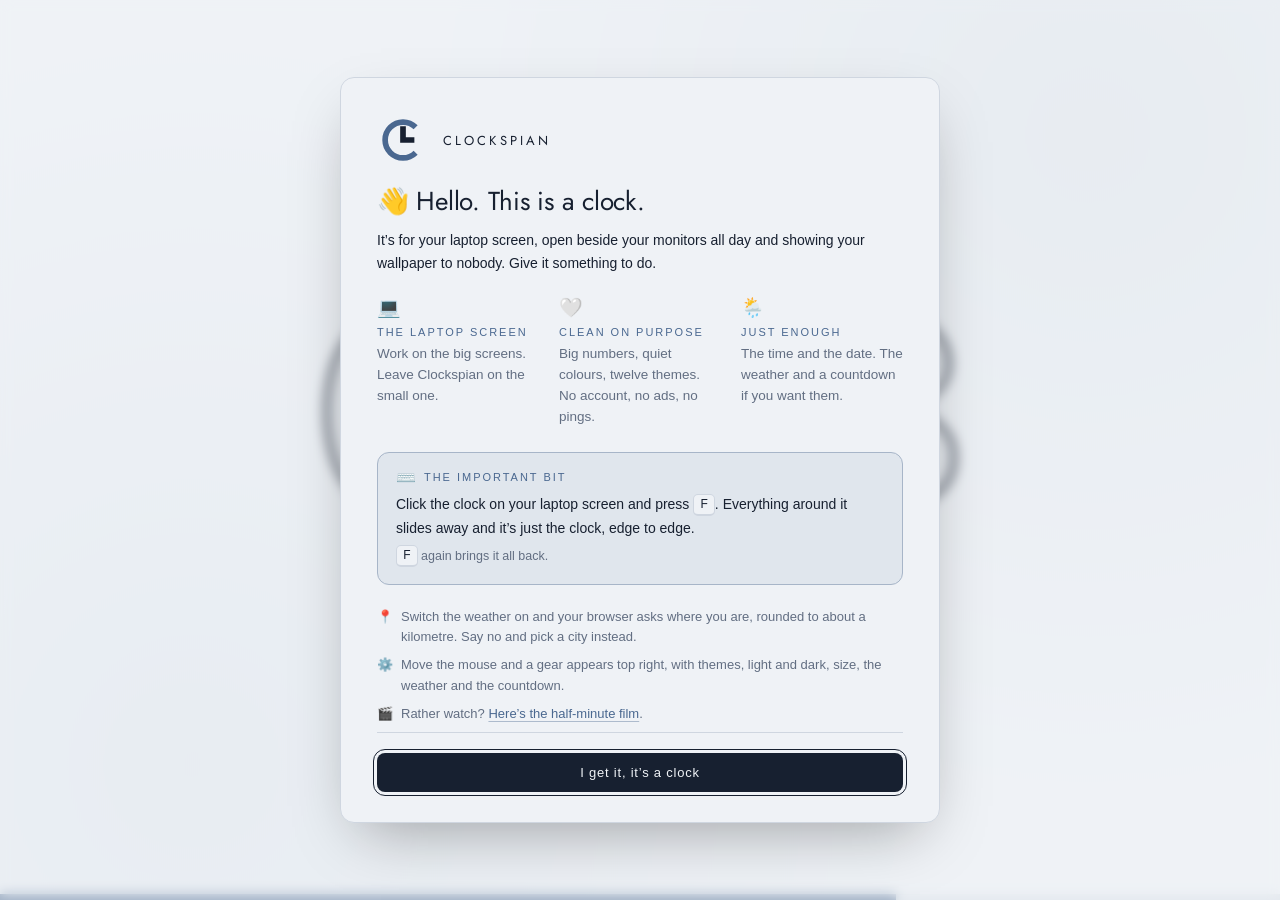
==== index.html @ efde5874 "Put the calendar above the weather, with the rest of the date and time Co-Authored-By: Claude Opus 5" ====
<!DOCTYPE html>
<html lang="en">
<head>
<meta charset="UTF-8">
<meta name="viewport" content="width=device-width, initial-scale=1">
<title>Clockspian - A clock by Caspian</title>
<meta name="color-scheme" content="light">
<link rel="icon" href="favicon.svg" type="image/svg+xml">
<!-- Installable as an app: js/settings.js keeps theme-color on the current theme's background,
     which is what the window's title bar (or its floating controls) is painted in -->
<link rel="manifest" href="manifest.webmanifest">
<link rel="apple-touch-icon" href="icons/apple-touch-icon.png">
<meta name="theme-color" content="#0e1218">
<link rel="preconnect" href="https://fonts.googleapis.com">
<link rel="preconnect" href="https://fonts.gstatic.com" crossorigin>
<link rel="stylesheet" href="css/style.css">
</head>
<body class="no-weather">
  <!-- Installed with the title bar hidden, this strip is where the window is dragged from.
       It only takes up room in that mode; see .titlebar in css/style.css. -->
  <div class="titlebar" aria-hidden="true"></div>

  <!-- The opening: js/splash.js draws the mark, brings up the name, then fades it all away.
       pathLength="1" lets each stroke draw from a dash offset of 1 down to 0. -->
  <div class="splash" id="splash" aria-hidden="true">
    <svg class="splash-mark" viewBox="0 0 64 64" fill="none" stroke-width="7">
      <path class="brand-dial" pathLength="1" d="M47.56 16.44A22 22 0 1 0 47.56 47.56"/>
      <path class="brand-hands" pathLength="1" d="M32 15V32H46"/>
    </svg>
    <span class="brand-name">Clockspian</span>
  </div>

  <div class="stage">
    <div class="center">
      <div class="time" id="time">--<span class="colon">:</span>--</div>

      <div class="date-row">
        <span id="weekday">—</span>
        <span class="dot"></span>
        <span id="date">—</span>
        <span class="dot week-part"></span>
        <span class="week-part" id="week"></span>
      </div>

      <div class="countdown" id="countdown" hidden>
        <span id="countdownLabelText"></span>
        <span class="dot"></span>
        <span class="countdown-value" id="countdownValue"></span>
      </div>

      <!-- This month, with the rest of the date and time, above the weather; js/calendar.js
           fills it. The slot opens and closes its height, so switching it on or off
           squeezes the clock smoothly. -->
      <div class="calendar-slot">
        <div class="calendar" id="calendar" aria-label="This month"></div>
      </div>

      <div class="divider"></div>

      <div class="weather" id="weather">
        <div class="glyph" id="glyph"></div>
        <div class="temp-block">
          <div class="temp" id="temp">--</div>
          <div class="unit">°C</div>
        </div>
        <div class="condition-block">
          <div class="condition" id="condition">—</div>
          <div class="place" id="place"></div>
          <div class="range">
            <span class="hi" id="hi">H --°</span>
            <span id="lo">L --°</span>
          </div>
        </div>
        <div class="stale-dot" id="staleDot" title="Showing last known reading"></div>
      </div>
    </div>

    <div class="seconds-rail"><div class="seconds-track" id="secondsTrack"></div></div>

    <button class="settings-toggle" id="settingsToggle" aria-label="Settings" aria-expanded="false">
      <!-- "settings" from Lucide (lucide.dev), ISC licence -->
      <svg viewBox="0 0 24 24" fill="none" stroke="currentColor" stroke-width="1.5" stroke-linecap="round" stroke-linejoin="round" aria-hidden="true">
        <path d="M9.671 4.136a2.34 2.34 0 0 1 4.659 0 2.34 2.34 0 0 0 3.319 1.915 2.34 2.34 0 0 1 2.33 4.033 2.34 2.34 0 0 0 0 3.831 2.34 2.34 0 0 1-2.33 4.033 2.34 2.34 0 0 0-3.319 1.915 2.34 2.34 0 0 1-4.659 0 2.34 2.34 0 0 0-3.32-1.915 2.34 2.34 0 0 1-2.33-4.033 2.34 2.34 0 0 0 0-3.831A2.34 2.34 0 0 1 6.35 6.051a2.34 2.34 0 0 0 3.319-1.915"/>
        <circle cx="12" cy="12" r="3"/>
      </svg>
    </button>
  </div>

  <button class="news" id="news" type="button">
    <!-- "sparkles" from Lucide (lucide.dev), ISC licence -->
    <svg viewBox="0 0 24 24" fill="none" stroke="currentColor" stroke-width="1.5" stroke-linecap="round" stroke-linejoin="round" aria-hidden="true">
      <path d="M11.017 2.814a1 1 0 0 1 1.966 0l1.051 5.558a2 2 0 0 0 1.594 1.594l5.558 1.051a1 1 0 0 1 0 1.966l-5.558 1.051a2 2 0 0 0-1.594 1.594l-1.051 5.558a1 1 0 0 1-1.966 0l-1.051-5.558a2 2 0 0 0-1.594-1.594l-5.558-1.051a1 1 0 0 1 0-1.966l5.558-1.051a2 2 0 0 0 1.594-1.594z"/>
      <path d="M20 2v4"/><path d="M22 4h-4"/><circle cx="4" cy="20" r="2"/>
    </svg>
    What’s new
  </button>

  <aside class="panel" id="panel" aria-label="Settings" hidden>
    <h2 class="panel-title">Display</h2>

    <section class="field">
      <span class="field-label">Light / dark
        <!-- Light, the system's choice, or dark; the knob sits behind whichever is picked -->
        <div class="mode-switch" id="modeSwitch" role="radiogroup" aria-label="Light or dark">
          <i class="mode-knob"></i>
          <!-- "sun", "monitor" and "moon" from Lucide (lucide.dev), ISC licence -->
          <button type="button" role="radio" data-mode="light" aria-label="Light" title="Light">
            <svg viewBox="0 0 24 24" fill="none" stroke="currentColor" stroke-width="2" stroke-linecap="round" stroke-linejoin="round" aria-hidden="true">
              <circle cx="12" cy="12" r="4"/><path d="M12 2v2"/><path d="M12 20v2"/><path d="m4.93 4.93 1.41 1.41"/><path d="m17.66 17.66 1.41 1.41"/><path d="M2 12h2"/><path d="M20 12h2"/><path d="m6.34 17.66-1.41 1.41"/><path d="m19.07 4.93-1.41 1.41"/>
            </svg>
          </button>
          <button type="button" role="radio" data-mode="system" aria-label="Same as your computer" title="Same as your computer">
            <svg viewBox="0 0 24 24" fill="none" stroke="currentColor" stroke-width="2" stroke-linecap="round" stroke-linejoin="round" aria-hidden="true">
              <rect width="20" height="14" x="2" y="3" rx="2"/><line x1="8" x2="16" y1="21" y2="21"/><line x1="12" x2="12" y1="17" y2="21"/>
            </svg>
          </button>
          <button type="button" role="radio" data-mode="dark" aria-label="Dark" title="Dark">
            <svg viewBox="0 0 24 24" fill="none" stroke="currentColor" stroke-width="2" stroke-linecap="round" stroke-linejoin="round" aria-hidden="true">
              <path d="M12 3a6 6 0 0 0 9 9 9 9 0 1 1-9-9Z"/>
            </svg>
          </button>
        </div>
      </span>
    </section>

    <section class="field">
      <label class="field-label" for="scaleInput">Scale <span class="field-value" id="scaleValue">100%</span></label>
      <input type="range" id="scaleInput" min="0.5" max="1.5" step="any" value="1">
    </section>

    <!-- The clock's weight, within what the theme's typeface has; double-click resets it -->
    <section class="field">
      <label class="field-label" for="weightInput">Weight <span class="field-value" id="weightValue"></span></label>
      <input type="range" id="weightInput" min="100" max="900" step="10" value="200" title="Double-click for the theme’s own weight">
      <p class="field-note" id="weightNote" hidden></p>
    </section>

    <section class="field">
      <span class="field-label">Date
        <button class="switch" id="dateSwitch" type="button" role="switch" aria-checked="true" aria-label="Date"><i></i></button>
      </span>
    </section>

    <section class="field">
      <span class="field-label">Week number
        <button class="switch" id="weekSwitch" type="button" role="switch" aria-checked="false" aria-label="Week number"><i></i></button>
      </span>
    </section>

    <section class="field">
      <span class="field-label">Calendar
        <button class="switch" id="calendarSwitch" type="button" role="switch" aria-checked="false" aria-label="Calendar"><i></i></button>
      </span>
    </section>

    <section class="field">
      <span class="field-label">Blinking colon
        <button class="switch" id="blinkSwitch" type="button" role="switch" aria-checked="true" aria-label="Blinking colon"><i></i></button>
      </span>
    </section>

    <section class="field">
      <span class="field-label">Bottom progress bar
        <button class="switch" id="barSwitch" type="button" role="switch" aria-checked="true" aria-label="Bottom progress bar"><i></i></button>
      </span>
    </section>

    <h2 class="panel-title">Theme</h2>

    <section class="field">
      <div class="choices" id="themeChoices" role="radiogroup" aria-label="Theme"></div>
    </section>

    <h2 class="panel-title">Weather
      <button class="switch" id="weatherSwitch" type="button" role="switch" aria-checked="false" aria-label="Show weather"><i></i></button>
    </h2>

    <section class="field" id="locationField" hidden>
      <div class="choices" id="locationChoices" role="radiogroup" aria-label="Weather location"></div>
      <p class="field-note" id="locationNote" aria-live="polite" hidden></p>
      <!-- Shows the chosen city; type over it to find another. js/settings.js fills the list. -->
      <div class="city-search" id="citySearch" hidden>
        <input class="text-input" id="cityInput" type="text" placeholder="Search for a city" aria-label="City" autocomplete="off" spellcheck="false" aria-controls="cityResults" aria-autocomplete="list">
        <div class="city-results" id="cityResults" role="listbox" aria-label="Matching cities" hidden></div>
      </div>
    </section>

    <h2 class="panel-title">Countdown
      <button class="switch" id="countdownSwitch" type="button" role="switch" aria-checked="false" aria-label="Show countdown"><i></i></button>
    </h2>

    <section class="field" id="countdownField">
      <input class="text-input" id="countdownName" type="text" maxlength="24" placeholder="Name it — Lunch, Christmas…" aria-label="Countdown name" autocomplete="off">
      <div class="input-row">
        <input class="text-input" id="countdownDate" type="date" aria-label="Date">
        <input class="text-input" id="countdownTime" type="time" aria-label="Time (optional)">
      </div>
      <p class="field-note" id="countdownNote" aria-live="polite" hidden></p>
      <span class="field-label">
        <span>Insane mode <span class="insane-armed" id="insaneNote" hidden>⚠️ Armed</span></span>
        <button class="switch insane-switch" id="insaneSwitch" type="button" role="switch" aria-checked="false" aria-label="Insane mode"><i></i></button>
      </span>
    </section>

    <!-- js/app.js shows this where the browser can install Clockspian as an app of its own -->
    <section class="field install-field" id="installField" hidden>
      <button class="text-button install-button" id="installButton" type="button">
        <!-- "monitor-down" from Lucide (lucide.dev), ISC licence -->
        <svg viewBox="0 0 24 24" fill="none" stroke="currentColor" stroke-width="2" stroke-linecap="round" stroke-linejoin="round" aria-hidden="true">
          <path d="M12 13V7"/><path d="m15 10-3 3-3-3"/><rect width="20" height="14" x="2" y="3" rx="2"/><path d="M12 17v4"/><path d="M8 21h8"/>
        </svg>
        Install as an app
      </button>
      <p class="field-note" id="installNote" aria-live="polite" hidden></p>
    </section>

    <!-- "What is this?" answers with the film. The written intro greets a first visit by
         itself, and after that lives behind the name in the signature below. -->
    <div class="panel-footer">
      <a class="text-button watch-link" href="/watch/" target="_blank" rel="noopener">
        <!-- "play" from Lucide (lucide.dev), ISC licence -->
        <svg viewBox="0 0 24 24" fill="currentColor" stroke="currentColor" stroke-width="2" stroke-linejoin="round" aria-hidden="true">
          <path d="M5 5a2 2 0 0 1 3.008-1.728l11.997 6.998a2 2 0 0 1 .003 3.458l-12 7A2 2 0 0 1 5 19z"/>
        </svg>
        What is this?
      </a>
    </div>
    <!-- The signature: the mark, the name and the running version. The mark is a C and an
         L: the dial, open on the right, and the hands at three o'clock. Two buttons in one
         line: the name opens the intro, like "About" in an app's menu; the version opens
         what's new in it. -->
    <div class="panel-version">
      <button class="signature-button" id="aboutButton" type="button" title="What is this?">
        <svg class="brand-mark" viewBox="0 0 64 64" fill="none" stroke-width="7" aria-hidden="true">
          <path class="brand-dial" d="M47.56 16.44A22 22 0 1 0 47.56 47.56"/>
          <path class="brand-hands" d="M32 15V32H46"/>
        </svg>
        <span class="brand-name">Clockspian</span>
      </button>
      <span class="dot" aria-hidden="true"></span>
      <button class="signature-button" id="versionButton" type="button" title="What’s new">
        <span id="versionNumber"></span>
      </button>
    </div>
  </aside>

  <dialog class="about intro" id="about" aria-labelledby="aboutTitle">
    <div class="about-body">
      <div class="dialog-brand" aria-hidden="true">
        <svg viewBox="0 0 64 64" fill="none" stroke-width="7">
          <path class="brand-dial" d="M47.56 16.44A22 22 0 1 0 47.56 47.56"/>
          <path class="brand-hands" d="M32 15V32H46"/>
        </svg>
        <span class="brand-name">Clockspian</span>
      </div>
      <h2 class="about-title" id="aboutTitle"><span aria-hidden="true">👋</span> Hello. This is a clock.</h2>
      <p class="about-lead">It’s for your laptop screen, open beside your monitors all day and showing your wallpaper to nobody. Give it something to do.</p>

      <div class="about-points">
        <div>
          <h3><span class="about-emoji" aria-hidden="true">💻</span>The laptop screen</h3>
          <p>Work on the big screens. Leave Clockspian on the small one.</p>
        </div>
        <div>
          <h3><span class="about-emoji" aria-hidden="true">🤍</span>Clean on purpose</h3>
          <p>Big numbers, quiet colours, twelve themes. No account, no ads, no pings.</p>
        </div>
        <div>
          <h3><span class="about-emoji" aria-hidden="true">🌦️</span>Just enough</h3>
          <p>The time and the date. The weather and a countdown if you want them.</p>
        </div>
      </div>

      <!-- F is js/app.js's full-screen key, the same in every browser and the installed app -->
      <div class="about-tip">
        <h3><span class="about-emoji" aria-hidden="true">⌨️</span>The important bit</h3>
        <p>Click the clock on your laptop screen and press <kbd>F</kbd>. Everything around it slides away and it’s just the clock, edge to edge.</p>
        <p class="about-small"><kbd>F</kbd> again brings it all back.</p>
      </div>

      <ul class="about-fine">
        <li><span aria-hidden="true">📍</span><span>Switch the weather on and your browser asks where you are, rounded to about a kilometre. Say no and pick a city instead.</span></li>
        <li><span aria-hidden="true">⚙️</span><span>Move the mouse and a gear appears top right, with themes, light and dark, size, the weather and the countdown.</span></li>
        <li><span aria-hidden="true">🎬</span><span>Rather watch? <a class="about-link" href="/watch/" target="_blank" rel="noopener">Here’s the half-minute film</a>.</span></li>
      </ul>
    </div>
    <div class="about-footer">
      <button class="about-close" id="aboutClose" type="button" autofocus>I get it, it’s a clock</button>
    </div>
  </dialog>

  <dialog class="about" id="whatsNew" aria-labelledby="whatsNewTitle">
    <!-- filled from js/version.js, under the mark -->
    <div class="about-body" id="whatsNewBody">
      <div class="dialog-brand small" aria-hidden="true">
        <svg viewBox="0 0 64 64" fill="none" stroke-width="7">
          <path class="brand-dial" d="M47.56 16.44A22 22 0 1 0 47.56 47.56"/>
          <path class="brand-hands" d="M32 15V32H46"/>
        </svg>
        <span class="brand-name">Clockspian</span>
      </div>
    </div>
    <div class="about-footer">
      <button class="about-close" id="whatsNewClose" type="button" autofocus>Lovely, thanks</button>
    </div>
  </dialog>

  <!-- Asked before Insane mode is switched on; js/settings.js reads which button closed it -->
  <dialog class="about warning" id="insaneWarning" aria-labelledby="insaneWarningTitle">
    <form method="dialog" class="warning-form">
      <div class="about-body">
        <h2 class="about-title" id="insaneWarningTitle"><span aria-hidden="true">⚠️</span> Are you sure?</h2>
        <p class="about-lead">With Insane mode on, this clock stops being polite the moment your countdown hits zero.</p>
        <p class="about-small">Clockspian accepts no responsibility for spilled coffee.</p>
      </div>
      <div class="about-footer warning-actions">
        <button class="about-close secondary" value="cancel" autofocus>Keep it polite</button>
        <button class="about-close danger" id="insaneConfirm" value="go">I’m sure. Go insane</button>
      </div>
    </form>
  </dialog>

  <script type="module" src="js/main.js"></script>
</body>
</html>
---- css/style.css ----
:root{
  /* Clockspian light, the default — js/settings.js overwrites all of these, so they only
     cover the frame before it runs */
  --bg:#eff2f6;
  --line:#cfd6e0;
  --fg:#172030;
  --fg-dim:#626e82;
  --accent:#4a6890;
  --accent-2:#8fa3c0;
  --ui-scale:1;
  /* js/fit.js takes this below 1 on a window too short (or narrow) for the clock */
  --fit:1;
  /* everything sized below runs through this; the slider's 100% is 1.4× the original design */
  --size:calc(var(--ui-scale) * 1.4 * var(--fit));
  --font-stack:'Jost','Helvetica Neue',Arial,sans-serif;
  /* only the Kal theme splits these off from the body face / base weight */
  --font-display:'Jost','Helvetica Neue',Arial,sans-serif;
  --time-weight:200;
  /* Ember's narrow face sets its clock larger and Terminal's wide one smaller and
     condensed, so every theme's clock spans about the same width */
  --time-scale:1;
  --time-stretch:normal;

  --panel-bg:var(--bg);
}

/* Registered so it can transition: the clock glides between sizes instead of jumping.
   The duration and curve match the slider thumb's glide in js/settings.js. */
@property --ui-scale{ syntax:'<number>'; inherits:true; initial-value:1; }
/* --fit too: when the column grows or shrinks (the calendar coming and going), the clock
   squeezes down or springs back instead of jumping. js/fit.js turns it off while the
   window itself is being resized, and on the first frame. */
@property --fit{ syntax:'<number>'; inherits:true; initial-value:1; }

*{margin:0;padding:0;box-sizing:border-box;}
html,body{
  width:100%;height:100%;
  background:var(--bg);
  color:var(--fg);
  font-family:var(--font-stack);
  overflow:hidden;
  transition:background-color 0.4s ease, color 0.4s ease;
}
:root{
  transition:background-color 0.4s ease, color 0.4s ease, --ui-scale 0.2s cubic-bezier(0.33, 1, 0.68, 1), --fit var(--squeeze);
}
/* a little give at the end, so the squeeze settles rather than stops */
:root{ --squeeze:0.7s cubic-bezier(0.34, 1.25, 0.64, 1); }
@media (prefers-reduced-motion:reduce){ :root{ --squeeze:0s; } }
:root.fit-instant{ transition:background-color 0.4s ease, color 0.4s ease, --ui-scale 0.2s cubic-bezier(0.33, 1, 0.68, 1); }

.stage{
  position:relative;
  width:100vw;height:100vh;
  font-variant-numeric:lining-nums; /* the date's figures too, in old-style faces */
  display:flex;
  flex-direction:column;
  justify-content:center;
  align-items:center;
  background:
    radial-gradient(circle at 15% 85%, color-mix(in srgb, var(--accent-2) 16%, transparent), transparent 55%),
    radial-gradient(circle at 85% 15%, color-mix(in srgb, var(--accent) 10%, transparent), transparent 50%),
    var(--bg);
  transition:background 0.4s ease;
}

.center{
  display:flex;
  flex-direction:column;
  align-items:center;
  gap:calc(clamp(18px, 3vh, 34px) * var(--size));
  z-index:2;
}

.time{
  font-family:var(--font-display);
  font-size:calc(clamp(72px, 15vw, 190px) * var(--size) * var(--time-scale));
  font-weight:var(--time-weight);
  font-stretch:var(--time-stretch);
  letter-spacing:-0.02em;
  line-height:1;
  /* lining as well as tabular: Moss's Young Serif defaults to old-style figures, which
     rise and drop around the line, so 18:59 would sit on three different baselines */
  font-variant-numeric:tabular-nums lining-nums;
  font-feature-settings:'tnum' 1, 'lnum' 1;
  color:var(--fg);
  /* Its own layer, which turns Windows' ClearType colour fringes into plain grey edges.
     Sub-pixel smoothing sharpens small text; at this size it only shows as cyan and
     orange halos along every hairline. */
  will-change:transform;
}
/* A theme with hairlines too fine for a standard-resolution screen names a sturdier
   optical size for it; see lowResOpsz in js/settings.js. */
@media (max-resolution:1.5dppx){
  .time{ font-variation-settings:var(--time-lowres-variation, normal); }
}
.time .colon{
  display:inline-block;
  color:var(--accent);
  animation:blink 2s steps(1) infinite;
  padding:0 0.02em;
}
@keyframes blink{ 0%,45%{opacity:1;} 50%,95%{opacity:0.15;} 100%{opacity:1;} }

.date-row{
  display:flex;
  align-items:center;
  gap:calc(16px * var(--size));
  font-size:calc(clamp(13px,1.6vw,18px) * var(--size));
  letter-spacing:0.24em;
  text-transform:uppercase;
  color:var(--fg-dim);
}
.date-row .dot{
  width:calc(5px * var(--size));
  height:calc(5px * var(--size));
  border-radius:50%;
  background:var(--accent-2);
}

/* The countdown tucks up under the date as a second line of it, half the usual gap away,
   with the time left in the accent and the display face's tabular figures. */
.countdown{
  display:flex;
  align-items:center;
  gap:calc(12px * var(--size));
  margin-top:calc(clamp(18px, 3vh, 34px) * var(--size) * -0.55);
  font-size:calc(clamp(11px,1.3vw,14px) * var(--size));
  letter-spacing:0.2em;
  /* in em, so it inherits as a fixed length and a bigger "now" can't make the line taller */
  line-height:1.4em;
  text-transform:uppercase;
  color:var(--fg-dim);
}
/* display:flex outranks the UA rule for [hidden] */
.countdown[hidden], .countdown [hidden]{ display:none; }
.countdown .dot{
  width:calc(4px * var(--size));
  height:calc(4px * var(--size));
  border-radius:50%;
  background:var(--accent-2);
}
.countdown-value{
  font-family:var(--font-display);
  font-variant-numeric:tabular-nums lining-nums;
  font-feature-settings:'tnum' 1, 'lnum' 1;
  letter-spacing:0.08em;
  color:var(--accent);
}
/* When the moment arrives, "now" becomes a filled pill that sends out a ripple, so it
   catches the eye from the side of a desk. For the first minute it's a size up and
   ripples faster, then it settles for the rest of the afterglow. It grows by font size,
   not transform, so the line re-centres and the dot stays midway; the fixed line height
   on .countdown and the margin that gives back the padding keep the clock above still. */
.countdown.arrived .countdown-value{
  padding:0.25em 0.72em 0.25em 0.8em;
  margin-block:-0.25em;
  border-radius:999px;
  background:var(--accent);
  color:var(--bg);
  outline:0.12em solid transparent;
  transition:font-size 0.8s cubic-bezier(0.33, 1, 0.68, 1);
  animation:now-ripple 3.2s ease-out infinite;
}
.countdown.arrived.fresh .countdown-value{
  font-size:1.3em;
  animation-duration:1.4s;
}
@keyframes now-ripple{
  0%{ outline-offset:0; outline-color:color-mix(in srgb, var(--accent) 70%, transparent); }
  60%,100%{ outline-offset:0.8em; outline-color:color-mix(in srgb, var(--accent) 0%, transparent); }
}

/* A short hairline, pulled in to half the column's gap on either side, so the weather
   reads as part of the clock's group rather than a second one further down the screen. */
.divider{
  width:1px;
  height:calc(clamp(18px,3vh,36px) * var(--size));
  margin-block:calc(clamp(18px, 3vh, 34px) * var(--size) * -0.5);
  background:linear-gradient(var(--line), transparent);
}

.weather{
  position:relative;
  display:flex;
  align-items:center;
  gap:calc(clamp(20px,3vw,40px) * var(--size));
  transition:opacity 0.6s ease;
}
.weather.stale{ opacity:0.55; }

.glyph{
  width:calc(56px * var(--size));
  height:calc(56px * var(--size));
  flex-shrink:0;
  color:var(--fg-dim);
}
.glyph svg{ width:100%; height:100%; display:block; }

.temp-block{
  display:flex;
  align-items:baseline;
  gap:calc(6px * var(--size));
}
.temp{
  font-family:var(--font-display);
  font-size:calc(clamp(40px,6vw,64px) * var(--size));
  font-weight:300;
  letter-spacing:-0.01em;
  font-variant-numeric:tabular-nums lining-nums;
  font-feature-settings:'tnum' 1, 'lnum' 1;
}
.unit{
  font-size:calc(clamp(18px,2.2vw,26px) * var(--size));
  color:var(--fg-dim);
  font-weight:300;
}

.condition-block{
  display:flex;
  flex-direction:column;
  gap:calc(6px * var(--size));
}
.condition{
  font-size:calc(clamp(14px,1.7vw,19px) * var(--size));
  color:var(--fg);
  letter-spacing:0.02em;
}
.place{
  font-size:calc(clamp(11px,1.3vw,14px) * var(--size));
  letter-spacing:0.2em;
  text-transform:uppercase;
  color:var(--fg-dim);
}

.range{
  display:flex;
  font-family:var(--font-display);
  gap:calc(14px * var(--size));
  font-size:calc(clamp(12px,1.4vw,15px) * var(--size));
  color:var(--fg-dim);
  letter-spacing:0.04em;
  font-variant-numeric:tabular-nums lining-nums;
}
.range .hi{ color:var(--accent); }

/* small dim mark when the reading is a cached fallback */
.stale-dot{
  position:absolute;
  top:50%;
  right:calc(-18px * var(--size));
  width:4px;height:4px;
  margin-top:-2px;
  border-radius:50%;
  background:var(--fg-dim);
  opacity:0;
  transition:opacity 0.6s ease;
}
.weather.stale .stale-dot{ opacity:0.8; }

/* The minute's progress along the bottom edge. A faint full-width rail shows where the
   bar is headed, so even a few seconds in it reads as progress rather than a stray mark.
   It sizes with the clock, and fills in the full accent so it holds its own against the bg. */
.seconds-rail{
  position:absolute;
  bottom:0; left:0; right:0;
  height:calc(4px * var(--size));
  background:color-mix(in srgb, var(--line) 70%, transparent);
  transition:background-color 0.4s ease;
}
.seconds-track{
  height:100%;
  width:0;
  background:var(--accent);
  transition:width 1s linear, background-color 0.4s ease;
}
/* no easing when the bar wraps back to zero at the top of a minute */
.seconds-track.no-transition{ transition:none; }

/* the two seconds settings, switched off */
body.no-blink .time .colon{ animation:none; }
body.no-bar .seconds-rail{ display:none; }
/* Off for the barest look: just the time. A countdown keeps its own line, no longer
   tucked up under a date that isn't there. */
body.no-date .date-row{ display:none; }
body.no-date .countdown{ margin-top:0; }
/* Show weather off: the clock and date re-centre on their own */
body.no-weather .divider,
body.no-weather .weather,
body.no-place .divider,
body.no-place .weather{ display:none; }

/* Week number: a third part of the date line, after another dot */
.date-row .week-part{ display:none; }
body.show-week .date-row .week-part{ display:block; }

/* ---- the calendar ---- */

/* Under the date (and countdown), above the weather. The slot is always there, folded to nothing: no height, and
   a margin that hands back the column's gap. Switched on, it unfolds to the calendar's
   height while js/fit.js eases the clock down to make room, so the two move as one. */
.calendar-slot{
  display:grid;
  grid-template-rows:0fr;
  margin-top:calc(clamp(18px, 3vh, 34px) * var(--size) * -1);
  transition:grid-template-rows var(--squeeze), margin-top var(--squeeze);
}
.calendar{
  min-height:0;
  overflow:hidden;
  display:flex;
  flex-direction:column;
  align-items:center;
  gap:calc(12px * var(--size));
  font-size:calc(clamp(9px,0.85vw,12px) * var(--size));
  color:var(--fg-dim);
  opacity:0;
  transform:scale(0.96);
  transition:opacity 0.3s ease, transform var(--squeeze);
}
body.show-calendar .calendar-slot{ grid-template-rows:1fr; margin-top:0; }
body.show-calendar .calendar{
  opacity:1;
  transform:none;
  transition:opacity 0.45s ease 0.15s, transform var(--squeeze);
}

.calendar-title{
  letter-spacing:0.24em;
  text-transform:uppercase;
}
.calendar-grid{
  display:grid;
  grid-template-columns:repeat(8, 2.2em);
  grid-auto-rows:2.2em;
  /* as much again on the right as the week column takes on the left, so the days, not the
     days plus week numbers, sit on the clock's centre line */
  padding-right:2.2em;
  place-items:center;
  font-family:var(--font-display);
  font-variant-numeric:tabular-nums lining-nums;
  font-feature-settings:'tnum' 1, 'lnum' 1;
}
.calendar-head{
  font-family:var(--font-stack);
  font-size:0.85em;
  letter-spacing:0.1em;
  color:var(--fg-dim);
}
/* the week numbers: a quiet column of their own, in the second accent */
.calendar-week{
  justify-self:stretch;
  align-self:stretch;
  display:grid;
  place-items:center;
  font-size:0.85em;
  color:var(--accent-2);
  border-right:1px solid var(--line);
}
.calendar-day{
  width:1.9em; height:1.9em;
  display:grid;
  place-items:center;
  font-size:1.1em;
  /* a step back from the date line's weight, so the clock keeps the stage */
  color:color-mix(in srgb, var(--fg) 75%, transparent);
}
.calendar-day.past{ opacity:0.35; }
.calendar-day.today{
  border-radius:50%;
  background:var(--accent);
  color:var(--bg);
}

/* ---- the opening ---- */

/* Over everything from the first frame, on the stage's own background, so the clock only
   appears as this fades. It waits, empty, until js/splash.js adds .play. */
.splash{
  position:fixed;
  inset:0;
  z-index:20;
  display:flex;
  flex-direction:column;
  align-items:center;
  justify-content:center;
  gap:clamp(24px, 3.2vh, 40px);
  background:
    radial-gradient(circle at 15% 85%, color-mix(in srgb, var(--accent-2) 16%, transparent), transparent 55%),
    radial-gradient(circle at 85% 15%, color-mix(in srgb, var(--accent) 10%, transparent), transparent 50%),
    var(--bg);
}
/* Sized to the screen, like the clock it opens onto: about 120px and 22px on a 1080p
   screen, readable from across the desk, and smaller on a small laptop. */
.splash-mark{ width:clamp(88px, 11vh, 150px); height:clamp(88px, 11vh, 150px); }
.splash-mark path{ stroke-dasharray:1; stroke-dashoffset:1; }
.splash .brand-name{ font-size:clamp(15px, 2vh, 26px); opacity:0; }

/* The dial draws, the hands follow as it closes, the mark settles to full size as it
   goes, the name rises in under it — then a pause, and the lot fades into the clock. */
.splash.play{ animation:splash-out 0.5s ease 1.9s forwards; }
.splash.play .splash-mark{ animation:splash-settle 1.2s cubic-bezier(0.33, 1, 0.68, 1) both; }
.splash.play .brand-dial{ animation:splash-draw 0.85s cubic-bezier(0.65, 0, 0.35, 1) 0.1s forwards; }
.splash.play .brand-hands{ animation:splash-draw 0.5s cubic-bezier(0.65, 0, 0.35, 1) 0.7s forwards; }
.splash.play .brand-name{ animation:splash-rise 0.5s cubic-bezier(0.33, 1, 0.68, 1) 1.05s forwards; }
/* a click or a key: straight to the clock */
.splash.play.skip{ animation:splash-out 0.25s ease forwards; }

@keyframes splash-draw{ to{ stroke-dashoffset:0; } }
@keyframes splash-settle{ from{ transform:scale(0.94); } }
@keyframes splash-rise{
  from{ opacity:0; transform:translateY(10px); }
  to{ opacity:1; transform:none; }
}
@keyframes splash-out{ to{ opacity:0; visibility:hidden; } }

/* ---- settings ---- */

.settings-toggle{
  position:absolute;
  top:30px; right:30px;
  z-index:6;
  width:20px; height:20px;
  padding:0;
  color:var(--fg-dim);
  background:none;
  border:none;
  cursor:pointer;
  opacity:0;
  transition:opacity 0.5s ease;
}
.settings-toggle svg{ display:block; width:100%; height:100%; }
/* only ever visible while the pointer is moving, or the panel is open */
body.pointer-active .settings-toggle{ opacity:0.35; }
.settings-toggle:hover,
body.panel-open .settings-toggle{ opacity:0.75; }
.settings-toggle:focus-visible{ opacity:0.75; outline:1px solid var(--fg-dim); outline-offset:6px; }

/* A card hovering under the gear, lifted off the page by a soft shadow — the look from
   the promo video. A touch of the text colour in its surface sets it apart from the page
   in either mode: a shade darker in light, a shade lighter in dark. */
.panel{
  --card:color-mix(in srgb, var(--panel-bg) 92%, var(--fg));
  position:fixed;
  top:66px; right:24px;
  z-index:5;
  display:flex;
  flex-direction:column;
  gap:22px;
  width:min(320px, calc(100vw - 32px));
  max-height:calc(100vh - 90px);
  padding:24px 28px 20px;
  color:var(--fg);
  background:var(--card);
  border:1px solid var(--line);
  border-radius:18px;
  box-shadow:
    0 2px 6px rgba(0,0,0,0.05),
    0 30px 80px -10px rgba(0,0,0,0.28);
  /* The panel keeps one face whatever the theme. Set in the theme's own, every label's
     line height changed with each pick and the list slid out from under the pointer. */
  font-family:'Helvetica Neue',Arial,sans-serif;
  overflow-y:auto;
  overscroll-behavior:contain;
  transform-origin:top right;
  transform:translateY(-6px) scale(0.97);
  opacity:0;
  visibility:hidden;
  pointer-events:none;
  transition:
    opacity 0.2s ease,
    transform 0.26s cubic-bezier(0.2,0.7,0.2,1),
    visibility 0s linear 0.26s;
}
.panel[hidden]{ display:flex; }
body.panel-open .panel{
  transform:none;
  opacity:1;
  visibility:visible;
  pointer-events:auto;
  transition:
    opacity 0.2s ease,
    transform 0.26s cubic-bezier(0.2,0.7,0.2,1),
    visibility 0s;
}

.panel-title{
  /* a section that can be switched off carries its switch at the end of its heading */
  display:flex;
  align-items:center;
  justify-content:space-between;
  gap:12px;
  margin-bottom:-6px;
  font-size:11px;
  font-weight:400;
  letter-spacing:0.24em;
  text-transform:uppercase;
  color:var(--fg-dim);
}
.panel-title:not(:first-child){ margin-top:8px; }

.field{ display:flex; flex-direction:column; gap:12px; }
/* .field sets display:flex, which outranks the UA rule for [hidden] — same trap the
   .panel[hidden] line above documents. */
.field[hidden]{ display:none; }
.field-label{
  display:flex;
  align-items:center;
  justify-content:space-between;
  gap:12px;
  min-height:24px;
  font-size:15px;
  color:var(--fg);
}
.field-value{ color:var(--fg-dim); font-variant-numeric:tabular-nums; }
.field-note{
  font-size:12px;
  line-height:1.5;
  color:var(--fg-dim);
}

/* A rounded track filled with the accent up to the thumb; js/settings.js keeps --fill
   in step with the value. */
input[type=range]{
  --fill:50%;
  -webkit-appearance:none;
  appearance:none;
  width:100%;
  height:4px;
  margin:4px 0;
  border-radius:2px;
  background:linear-gradient(to right, var(--accent) var(--fill), var(--line) var(--fill));
  cursor:pointer;
}
input[type=range]::-webkit-slider-thumb{
  -webkit-appearance:none;
  appearance:none;
  width:18px;height:18px;
  border-radius:50%;
  background:var(--fg);
  box-shadow:0 2px 6px rgba(0,0,0,0.25);
  transition:transform 0.15s ease;
}
input[type=range]::-moz-range-thumb{
  width:18px;height:18px;
  border:none;
  border-radius:50%;
  background:var(--fg);
  box-shadow:0 2px 6px rgba(0,0,0,0.25);
  transition:transform 0.15s ease;
}
input[type=range]:active::-webkit-slider-thumb{ transform:scale(1.15); }
input[type=range]:active::-moz-range-thumb{ transform:scale(1.15); }
input[type=range]:focus-visible{ outline:1px solid var(--fg-dim); outline-offset:8px; }
/* Weight, under a theme whose typeface has only the one */
input[type=range]:disabled{ opacity:0.35; cursor:default; }

/* Rows that light up under the pointer and stay lit when chosen. They reach a little past
   the text column on both sides so the highlight frames the text rather than hugging it. */
/* two to a row, so ten themes still leave the panel short enough for a 1080p window */
.choices{ display:grid; grid-template-columns:1fr 1fr; gap:2px 4px; margin:0 -12px; }
.choice{
  display:flex;
  align-items:center;
  gap:14px;
  padding:9px 12px;
  font-family:inherit;
  /* fixed, so theme names set in their own faces all make rows of one height */
  line-height:20px;
  font-size:15px;
  text-align:left;
  color:var(--fg-dim);
  background:none;
  border:none;
  border-radius:10px;
  cursor:pointer;
  transition:background-color 0.15s ease, color 0.15s ease;
}
.choice:hover{ color:var(--fg); background:color-mix(in srgb, var(--accent) 8%, transparent); }
.choice[aria-checked=true]{ color:var(--fg); background:color-mix(in srgb, var(--accent) 18%, transparent); }
.choice:focus-visible{ outline:1px solid var(--fg-dim); outline-offset:-1px; }

/* The city search: the chosen city sits in the box, and typing over it lists matches
   right underneath, each with its region and country to tell the Portlands apart. */
.city-search{ display:flex; flex-direction:column; gap:4px; }
.city-search[hidden]{ display:none; }
.city-results{ display:flex; flex-direction:column; margin:0 -12px; }
.city-results[hidden]{ display:none; }
.city-result{
  display:flex;
  flex-direction:column;
  gap:1px;
  padding:7px 12px;
  font-family:inherit;
  font-size:15px;
  line-height:20px;
  text-align:left;
  color:var(--fg);
  background:none;
  border:none;
  border-radius:10px;
  cursor:pointer;
}
.city-result:hover,
.city-result:focus-visible{ outline:none; background:color-mix(in srgb, var(--accent) 12%, transparent); }
.city-region{ font-size:12px; line-height:16px; color:var(--fg-dim); }
.city-empty{ padding:7px 12px; font-size:12px; color:var(--fg-dim); }

.theme-choice{ font-size:16px; }
/* the theme's accent in the current mode; the edge keeps a pale one from vanishing */
.theme-dot{
  flex-shrink:0;
  width:12px; height:12px;
  border-radius:50%;
  box-shadow:inset 0 0 0 1px color-mix(in srgb, var(--fg) 12%, transparent);
  transition:background-color 0.3s ease;
}

/* Light/dark, for every theme: a pill with a sun, a screen (whatever the computer is set
   to) and a moon, the knob behind the picked one. */
.mode-switch{
  position:relative;
  flex-shrink:0;
  display:flex;
  padding:0 2px;
  background:var(--line);
  border-radius:14px;
}
.mode-knob{
  position:absolute;
  top:3px; left:4px;
  width:22px; height:22px;
  border-radius:50%;
  background:var(--bg);
  box-shadow:0 1px 3px rgba(0,0,0,0.2);
  transition:transform 0.2s ease;
}
.mode-switch[data-mode=system] .mode-knob{ transform:translateX(26px); }
.mode-switch[data-mode=dark] .mode-knob{ transform:translateX(52px); }
.mode-switch button{
  position:relative;
  display:flex;
  align-items:center;
  justify-content:center;
  width:26px; height:28px;
  padding:0;
  color:var(--fg-dim);
  background:none;
  border:none;
  border-radius:14px;
  cursor:pointer;
  transition:color 0.2s ease;
}
.mode-switch button:hover,
.mode-switch button[aria-checked=true]{ color:var(--fg); }
.mode-switch svg{ width:14px; height:14px; }
.mode-switch button:focus-visible{ outline:1px solid var(--fg-dim); outline-offset:-1px; }

.switch{
  position:relative;
  flex-shrink:0;
  width:44px; height:24px;
  padding:0;
  background:var(--line);
  border:none;
  border-radius:12px;
  cursor:pointer;
  transition:background-color 0.2s ease;
}
.switch i{
  position:absolute;
  top:3px; left:3px;
  width:18px; height:18px;
  border-radius:50%;
  background:var(--bg);
  box-shadow:0 1px 3px rgba(0,0,0,0.2);
  transition:transform 0.2s ease;
}
.switch[aria-checked=true]{ background:var(--accent); }
.switch[aria-checked=true] i{ transform:translateX(20px); }
.switch:focus-visible{ outline:1px solid var(--fg-dim); outline-offset:3px; }

/* Text, date and time fields: a hairline box in the panel's own face. color-scheme on
   the page keeps the browser's date and time pickers in the current mode. */
.text-input{
  width:100%;
  min-width:0;
  padding:8px 12px;
  font-family:inherit;
  font-size:15px;
  line-height:20px;
  color:var(--fg);
  background:color-mix(in srgb, var(--bg) 60%, transparent);
  border:1px solid var(--line);
  border-radius:10px;
  transition:border-color 0.15s ease;
}
.text-input::placeholder{ color:var(--fg-dim); opacity:0.8; }
.text-input:focus{ outline:none; border-color:var(--accent); }
.text-input::-webkit-calendar-picker-indicator{ opacity:0.5; cursor:pointer; }
.input-row{ display:grid; grid-template-columns:1.35fr 1fr; gap:8px; }

.panel-footer{
  display:flex;
  justify-content:center;
  align-items:center;
  gap:12px;
  white-space:nowrap;
  margin-top:2px;
  padding-top:16px;
  border-top:1px solid color-mix(in srgb, var(--line) 70%, transparent);
}
.text-button{
  padding:0;
  font-family:inherit;
  font-size:11px;
  letter-spacing:0.18em;
  text-transform:uppercase;
  text-align:left;
  color:var(--fg-dim);
  background:none;
  border:none;
  cursor:pointer;
}
.text-button:hover{ color:var(--fg); }
.text-button:focus-visible{ outline:1px solid var(--fg-dim); outline-offset:3px; }
.panel-footer .dot{
  width:3px; height:3px;
  border-radius:50%;
  background:var(--fg-dim);
  opacity:0.6;
}

/* "Install as an app": a quiet line of its own above the footer, its mark in the accent
   like the films' play mark. */
.install-field{ align-items:center; text-align:center; }
.install-button{
  display:inline-flex;
  align-items:center;
  gap:8px;
}
.install-button svg{ width:14px; height:14px; color:var(--accent); }

/* "What is this?", answered with the films: the same quiet capitals, with a small play
   mark in the theme's accent so it reads as something to watch, not another setting. */
.watch-link{
  display:inline-flex;
  align-items:center;
  gap:6px;
  text-decoration:none;
}
.watch-link svg{
  width:9px; height:9px;
  color:var(--accent);
  flex-shrink:0;
}

/* The signature under the footer: the mark in the theme's own accent and text colour, the
   name in Jost's tracked capitals whatever the theme, then the version. Its two halves
   are buttons of their own, so each lights up on its own hover. */
.panel-version{
  align-self:center;
  display:flex;
  align-items:center;
  gap:9px;
  margin-top:-10px;
  font-size:11px;
  letter-spacing:0.12em;
  font-variant-numeric:tabular-nums;
  white-space:nowrap;
  color:var(--fg-dim);
}
.signature-button{
  display:flex;
  align-items:center;
  gap:9px;
  padding:0;
  font:inherit;
  letter-spacing:inherit;
  color:inherit;
  opacity:0.7;
  background:none;
  border:none;
  cursor:pointer;
  transition:opacity 0.15s ease;
}
.signature-button:hover{ opacity:1; }
.signature-button:focus-visible{ opacity:1; outline:1px solid var(--fg-dim); outline-offset:3px; }
.brand-mark{ width:22px; height:22px; flex-shrink:0; }
.brand-dial{ stroke:var(--accent); }
.brand-hands{ stroke:var(--fg); }
.brand-name{
  margin-right:-0.24em; /* the tracking's trailing space, so the gap to the dot stays even */
  font-family:'Jost Label','Jost','Helvetica Neue',Arial,sans-serif;
  font-weight:400;
  letter-spacing:0.24em;
  text-transform:uppercase;
  color:var(--fg);
}
.panel-version .dot{
  width:3px; height:3px;
  border-radius:50%;
  background:var(--accent-2);
  opacity:0.7;
}

@media (max-width:480px){
  .panel{ right:16px; }
}

/* ---- what's new ---- */

/* The note after an update: a quiet pill just left of the gear, in the panel's surface.
   Unlike the gear it stays visible while the pointer is still — on an unattended screen
   it is the only way anyone finds out — but it never covers the clock. */
.news{
  --card:color-mix(in srgb, var(--panel-bg) 92%, var(--fg));
  position:absolute;
  top:24px; right:62px;
  z-index:6;
  display:none;
  align-items:center;
  gap:7px;
  padding:7px 13px 7px 11px;
  font-family:'Helvetica Neue',Arial,sans-serif;
  font-size:11px;
  letter-spacing:0.16em;
  text-transform:uppercase;
  white-space:nowrap;
  color:var(--fg-dim);
  background:var(--card);
  border:1px solid var(--line);
  border-radius:999px;
  cursor:pointer;
  transition:color 0.2s ease, opacity 0.2s ease;
}
.news.shown{ display:flex; animation:news-in 0.6s ease 0.8s backwards; }
.news svg{ width:14px; height:14px; color:var(--accent); }
.news:hover{ color:var(--fg); }
.news:focus-visible{ outline:1px solid var(--fg-dim); outline-offset:3px; }
/* the open panel sits right below; the pill steps out of its way */
body.panel-open .news{ opacity:0; pointer-events:none; }
@keyframes news-in{ from{ opacity:0; transform:translateY(-4px); } }

/* one block per release in the dialog, newest first, under a version-and-date line */
.release-version{
  margin-bottom:-6px;
  font-variant-numeric:tabular-nums;
}
/* a release's film, above its notes; the dialog widens to give it room */
.about.with-film{ width:min(600px, calc(100vw - 32px)); }
.release-film{
  display:block;
  width:100%;
  height:auto;
  margin:16px 0 4px;
  border-radius:10px;
  border:1px solid var(--line);
  background:#000;
}
/* "New", "Improved": a small label over the notes it sorts */
.release-group{
  margin:14px 0 -8px;
  font-size:11px;
  letter-spacing:0.2em;
  text-transform:uppercase;
  color:var(--accent);
}
.release + .release{
  margin-top:30px;
  padding-top:24px;
  border-top:1px solid var(--line);
}

@media (max-width:480px){
  .news{ top:22px; right:58px; }
}

/* ---- installed, title bar hidden ---- */

/* Installed from Chrome or Edge, the window's title bar gives way to the clock and only
   its buttons float over the page: top right on Windows, top left on a Mac. That top row
   is still where the window is dragged from, so .titlebar covers it, and the gear and the
   pill move up into it, clear of the buttons on whichever side they are. Everywhere else
   (a browser tab, Safari's Dock app, full screen) none of this applies. */
.titlebar{ display:none; }

@media (display-mode: window-controls-overlay){
  :root{
    --titlebar-height:env(titlebar-area-height, 0px);
    /* what the window buttons take up on the right; about nothing on a Mac */
    --controls-right:calc(100vw - env(titlebar-area-x, 0px) - env(titlebar-area-width, 100vw));
  }
  .titlebar{
    display:block;
    position:fixed;
    left:env(titlebar-area-x, 0);
    top:env(titlebar-area-y, 0);
    width:env(titlebar-area-width, 100%);
    height:var(--titlebar-height);
    z-index:4;
    app-region:drag;
    -webkit-app-region:drag;
  }
  .settings-toggle{
    top:calc((var(--titlebar-height) - 20px) / 2);
    right:max(30px, calc(var(--controls-right) + 16px));
  }
  .news{
    top:calc((var(--titlebar-height) - 28px) / 2);
    right:max(62px, calc(var(--controls-right) + 48px));
  }
  .panel{ top:calc(var(--titlebar-height) + 10px); }
  .settings-toggle, .news, .panel{
    app-region:no-drag;
    -webkit-app-region:no-drag;
  }
}

/* ---- what is this? ---- */

/* Dressed like the settings panel — its surface, its rule colour, its one fixed face —
   with the title in the theme's display face so it still looks like this clock's. */
.about{
  /* the <dialog> itself is only the frame; padding lives on .about-body so a click on
     the dialog element can only mean the backdrop */
  padding:0;
  margin:auto;
  width:min(480px, calc(100vw - 32px));
  max-height:calc(100vh - 32px);
  overflow:hidden;
  color:var(--fg);
  background:var(--panel-bg);
  border:1px solid var(--line);
  border-radius:14px;
  box-shadow:0 24px 60px -20px rgba(0,0,0,0.35);
  font-family:'Helvetica Neue',Arial,sans-serif;
}
.about[open]{
  /* the text scrolls on a short screen; the way out stays pinned beneath it */
  display:flex;
  flex-direction:column;
  animation:about-in 0.32s cubic-bezier(0.2,0.7,0.2,1);
}
.about::backdrop{
  background:color-mix(in srgb, var(--bg) 55%, transparent);
  backdrop-filter:blur(6px);
  -webkit-backdrop-filter:blur(6px);
}
.about[open]::backdrop{ animation:about-fade 0.32s ease; }
@keyframes about-in{ from{ opacity:0; transform:translateY(10px) scale(0.98); } }
@keyframes about-fade{ from{ opacity:0; } }

.about-body{
  flex:1 1 auto;
  min-height:0;
  overflow-y:auto;
  padding:36px 36px 8px;
}
.about-footer{
  flex-shrink:0;
  padding:0 36px 30px;
}
/* a rule between the text and the button, so text cut off by scrolling ends on a line */
.about-footer::before{
  content:'';
  display:block;
  border-top:1px solid var(--line);
}
/* The mark and the name heading the intro and the release notes, in the theme's own
   colours, set like the signature at the foot of the settings panel. */
.dialog-brand{
  display:flex;
  align-items:center;
  gap:14px;
  margin-bottom:20px;
  font-size:13px;
}
.dialog-brand svg{ width:52px; height:52px; flex-shrink:0; }
.dialog-brand.small{ gap:12px; margin-bottom:16px; font-size:12px; }
.dialog-brand.small svg{ width:36px; height:36px; }

.about-title{
  margin-bottom:12px;
  font-family:var(--font-display);
  font-size:26px;
  font-weight:400;
  letter-spacing:-0.01em;
  line-height:1.2;
}
.about-lead{
  margin-bottom:6px;
  font-size:15px;
  line-height:1.55;
  color:var(--fg);
}
.about h3{
  display:flex;
  align-items:center;
  gap:8px;
  margin:22px 0 6px;
  font-size:11px;
  font-weight:400;
  letter-spacing:0.18em;
  text-transform:uppercase;
  color:var(--accent);
}
.about-emoji{
  font-size:16px;
  letter-spacing:0;
}
.about p{
  font-size:14px;
  line-height:1.6;
  color:var(--fg-dim);
}
.about .about-lead{ color:var(--fg); }

/* The intro is wider than the release notes: its three points sit side by side. */
.about.intro{ width:min(600px, calc(100vw - 32px)); }
.about-points{
  display:grid;
  grid-template-columns:repeat(3, minmax(0, 1fr));
  gap:20px;
  margin-top:22px;
}
.about-points h3{
  flex-direction:column;
  align-items:flex-start;
  gap:7px;
  margin:0 0 6px;
}
.about-points .about-emoji{ font-size:19px; }
.about-points p{ font-size:13.5px; line-height:1.55; }

/* The F11 tip: the one boxed thing in the intro, tinted with the theme's accent. */
.about-tip{
  margin-top:24px;
  padding:15px 18px 16px;
  border-radius:12px;
  background:color-mix(in srgb, var(--accent) 9%, var(--panel-bg));
  border:1px solid color-mix(in srgb, var(--accent) 30%, var(--line));
}
.about-tip h3{ margin:0 0 6px; }
.about .about-tip p{ line-height:1.65; color:var(--fg); }
.about .about-tip .about-small{ margin-top:6px; font-size:12.5px; color:var(--fg-dim); }
.about kbd{
  position:relative;
  top:-1px;
  display:inline-block;
  min-width:1.8em;
  padding:0 6px;
  font-family:inherit;
  font-size:12px;
  font-weight:500;
  line-height:1.6;
  text-align:center;
  color:var(--fg);
  background:var(--panel-bg);
  border:1px solid var(--line);
  border-bottom-width:2px;
  border-radius:5px;
}

/* Weather, settings and the film: one quiet line each, under an emoji. */
.about-fine{
  display:grid;
  gap:8px;
  margin-top:22px;
  padding:0;
  list-style:none;
}
.about-fine li{
  display:grid;
  grid-template-columns:24px minmax(0, 1fr);
  font-size:13px;
  line-height:1.55;
  color:var(--fg-dim);
}
.about-link{
  color:var(--accent);
  text-decoration:underline;
  text-decoration-color:color-mix(in srgb, var(--accent) 40%, transparent);
  text-underline-offset:3px;
  transition:text-decoration-color 0.2s ease;
}
.about-link:hover{ text-decoration-color:var(--accent); }
.about-link:focus-visible{ outline:1px solid var(--accent); outline-offset:2px; border-radius:2px; }
.about-close{
  margin-top:20px;
  width:100%;
  padding:12px 16px;
  font-family:inherit;
  font-size:13px;
  letter-spacing:0.06em;
  color:var(--bg);
  background:var(--fg);
  border:none;
  border-radius:8px;
  cursor:pointer;
  transition:opacity 0.2s ease;
}
.about-close:hover{ opacity:0.85; }
.about-close:focus-visible{ outline:1px solid var(--fg); outline-offset:3px; }

/* too narrow for three columns: the points stack, each heading back on one line */
@media (max-width:600px){
  .about-points{ grid-template-columns:minmax(0, 1fr); gap:14px; }
  .about-points h3{ flex-direction:row; align-items:center; gap:8px; }
  .about-points .about-emoji{ font-size:16px; }
}

@media (max-width:480px){
  .about-body{ padding:28px 22px 8px; }
  .about-footer{ padding:0 22px 22px; }
  .about-title{ font-size:22px; }
}

/* ---- insane mode ---- */

/* Its switch runs hot once it's on. */
.insane-switch[aria-checked=true]{ background:linear-gradient(90deg, #e8264f, #ff8a1f); }
/* and its label says so */
.insane-armed{
  margin-left:8px;
  font-size:11px;
  letter-spacing:0.16em;
  text-transform:uppercase;
  white-space:nowrap;
  color:#e8264f;
}

/* The warning before it: the release-notes dialog, narrower, with two ways out. */
.about.warning{ width:min(440px, calc(100vw - 32px)); }
.warning-form{ display:flex; flex-direction:column; flex:1 1 auto; min-height:0; }
.warning p + p{ margin-top:10px; }
.warning .about-small{ font-size:12.5px; font-style:italic; }
.warning-actions{ display:flex; flex-wrap:wrap; gap:0 10px; }
.warning-actions::before{ flex-basis:100%; }
.warning-actions .about-close{ flex:1 1 0; }
.about-close.secondary{
  color:var(--fg);
  background:none;
  box-shadow:inset 0 0 0 1px var(--line);
}
.about-close.danger{
  color:#fff;
  background:linear-gradient(90deg, #e8264f, #ff7a1a);
}

/* What js/insane.js puts over the page: a canvas of space and debris that shakes, the
   countdown line flying in the middle of it, and a white sheet for the flashes. */
.insane{ position:fixed; inset:0; z-index:50; }
.insane-shaker{ position:fixed; inset:0; }
.insane canvas{ position:absolute; display:block; }
.insane-flash{ position:fixed; inset:0; background:#fff; opacity:0; pointer-events:none; }
.countdown.insane-hero{
  position:fixed;
  margin:0;
  white-space:nowrap;
  color:#eef2ff;
  transform-origin:center;
}
.insane-hero .dot{ background:var(--accent); }
/* and the clock, back from the trip, settling into focus */
.stage.insane-return{ animation:insane-return 1.1s cubic-bezier(0.2, 0.7, 0.2, 1); }
@keyframes insane-return{ from{ transform:scale(1.12); filter:blur(14px); } }

@media (prefers-reduced-motion: reduce){
  .splash{ display:none; }
  .stage.insane-return{ animation:none; }
  .time .colon, .countdown-value{ animation:none; transition:none; }
  .panel{ transition:none; }
  .seconds-track{ transition:none; }
  html,body,.stage{ transition:none; }
  .switch,.switch i,.mode-knob,.mode-switch button,.choice,.theme-dot{ transition:none; }
  .about[open],.about[open]::backdrop,.news.shown{ animation:none; }
}
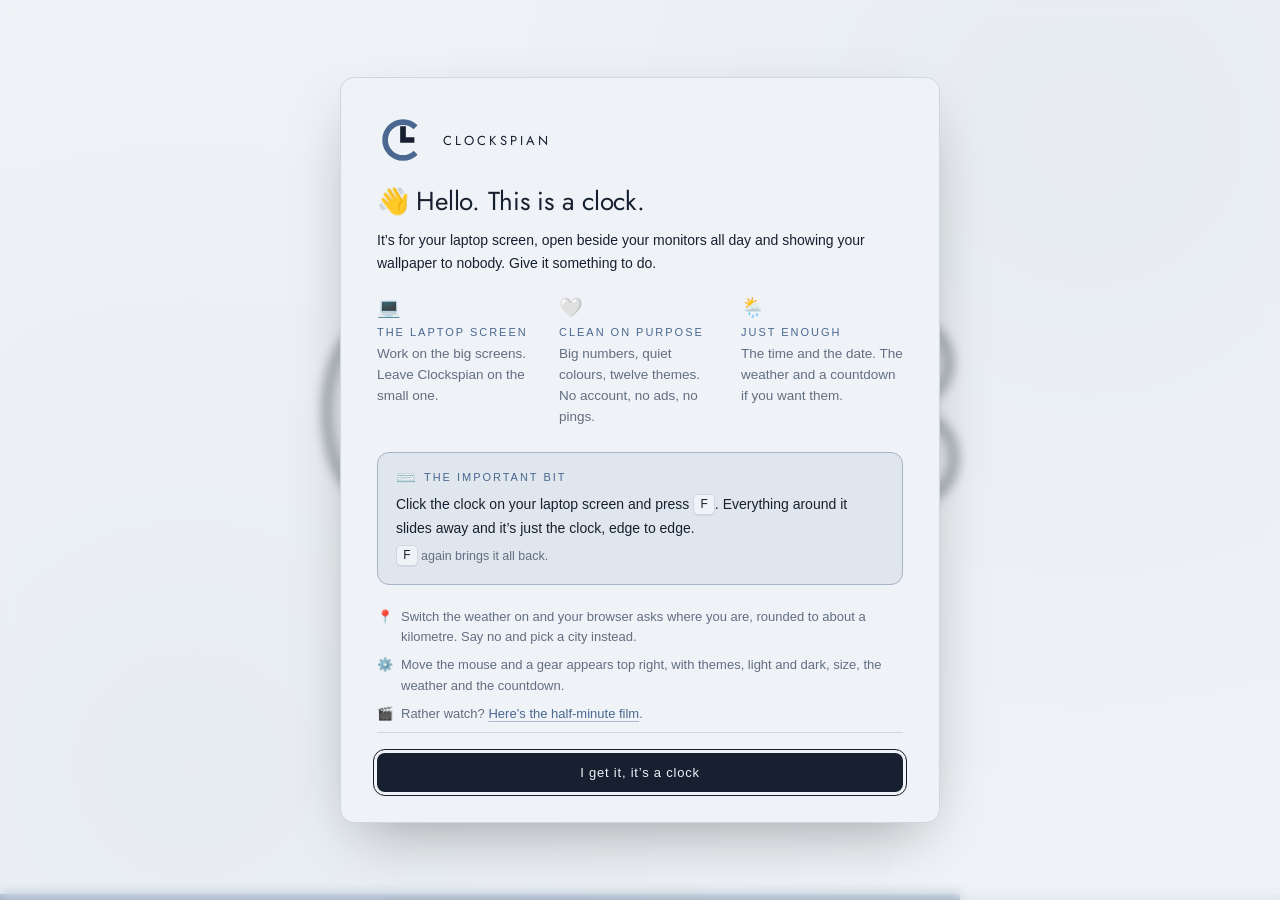
==== commit 26460fed: "Turn the calendar into a week strip that unfolds into the weeks around it The month grid made the co" ====
--- a/index.html
+++ b/index.html
@@ -48,11 +48,18 @@
         <span class="countdown-value" id="countdownValue"></span>
       </div>
 
-      <!-- This month, with the rest of the date and time, above the weather; js/calendar.js
-           fills it. The slot opens and closes its height, so switching it on or off
-           squeezes the clock smoothly. -->
-      <div class="calendar-slot">
-        <div class="calendar" id="calendar" aria-label="This month"></div>
+      <!-- This week, as a strip under the date; js/calendar.js fills it. A click unfolds
+           the weeks around it, earlier ones upwards and later ones down, and folds them
+           away again. Each fold opens and closes its height, so the clock squeezes to make
+           room as it goes; js/fit.js knows them all. -->
+      <div class="calendar-slot fold">
+        <button class="calendar" id="calendar" type="button" aria-expanded="false" aria-label="This week. Show the weeks around it">
+          <span class="fold cal-before"><span class="fold-inner" id="calBefore"></span></span>
+          <span class="cal-row cal-current" id="calCurrent"></span>
+          <span class="fold cal-after"><span class="fold-inner" id="calAfter"></span></span>
+          <!-- "chevron-down" from Lucide (lucide.dev), ISC licence -->
+          <svg class="cal-chevron" viewBox="0 0 24 24" fill="none" stroke="currentColor" stroke-width="2" stroke-linecap="round" stroke-linejoin="round" aria-hidden="true"><path d="m6 9 6 6 6-6"/></svg>
+        </button>
       </div>
 
       <div class="divider"></div>
--- a/css/style.css
+++ b/css/style.css
@@ -296,81 +296,132 @@
 
 /* ---- the calendar ---- */
 
-/* Under the date (and countdown), above the weather. The slot is always there, folded to nothing: no height, and
-   a margin that hands back the column's gap. Switched on, it unfolds to the calendar's
-   height while js/fit.js eases the clock down to make room, so the two move as one. */
-.calendar-slot{
+/* A fold: a grid with one row, folded to nothing (0fr) or open to its content (1fr), so
+   its height eases open and shut. js/fit.js counts each at the height it's heading for. */
+.fold{
   display:grid;
   grid-template-rows:0fr;
+  transition:grid-template-rows var(--squeeze);
+}
+.fold > *{ min-height:0; overflow:hidden; }
+
+/* Under the date (and countdown), above the weather. Folded, the slot also hands back the
+   column's gap with a negative margin, so it takes up no room at all. */
+.calendar-slot{
   margin-top:calc(clamp(18px, 3vh, 34px) * var(--size) * -1);
   transition:grid-template-rows var(--squeeze), margin-top var(--squeeze);
 }
+body.show-calendar .calendar-slot{ grid-template-rows:1fr; margin-top:0; }
+
+/* The strip reads as a second line of the date: the same colour, the same tracking. */
 .calendar{
-  min-height:0;
-  overflow:hidden;
   display:flex;
   flex-direction:column;
   align-items:center;
-  gap:calc(12px * var(--size));
-  font-size:calc(clamp(9px,0.85vw,12px) * var(--size));
-  color:var(--fg-dim);
+  padding:0;
+  border:0;
+  background:none;
+  font:inherit;
+  font-size:calc(clamp(11px,1.15vw,15px) * var(--size));
+  color:var(--fg-dim);
+  cursor:pointer;
   opacity:0;
   transform:scale(0.96);
   transition:opacity 0.3s ease, transform var(--squeeze);
-}
-body.show-calendar .calendar-slot{ grid-template-rows:1fr; margin-top:0; }
+  -webkit-tap-highlight-color:transparent;
+}
 body.show-calendar .calendar{
   opacity:1;
   transform:none;
   transition:opacity 0.45s ease 0.15s, transform var(--squeeze);
 }
-
-.calendar-title{
-  letter-spacing:0.24em;
-  text-transform:uppercase;
-}
-.calendar-grid{
+.calendar:focus-visible{ outline:1px solid var(--fg-dim); outline-offset:8px; border-radius:6px; }
+.calendar.expanded .cal-after{ grid-template-rows:1fr; }
+.calendar.expanded .cal-before{ grid-template-rows:1fr; }
+/* the earlier weeks open upwards: their fold's content sits at its bottom edge */
+.cal-before > .fold-inner{ display:flex; flex-direction:column; justify-content:flex-end; }
+.fold-inner{ display:flex; flex-direction:column; }
+
+/* Every row: the week number, seven days, and a month's name where one starts. The month
+   column is as wide as the week column, so the days sit on the clock's centre line. */
+.cal-row{
   display:grid;
-  grid-template-columns:repeat(8, 2.2em);
-  grid-auto-rows:2.2em;
-  /* as much again on the right as the week column takes on the left, so the days, not the
-     days plus week numbers, sit on the clock's centre line */
-  padding-right:2.2em;
+  grid-template-columns:repeat(9, 2.3em);
+  height:2.3em;
   place-items:center;
   font-family:var(--font-display);
   font-variant-numeric:tabular-nums lining-nums;
   font-feature-settings:'tnum' 1, 'lnum' 1;
 }
-.calendar-head{
-  font-family:var(--font-stack);
-  font-size:0.85em;
-  letter-spacing:0.1em;
-  color:var(--fg-dim);
-}
-/* the week numbers: a quiet column of their own, in the second accent */
-.calendar-week{
+/* The rows around this week arrive one after another, outwards from it, and leave the
+   other way round. */
+.cal-before .cal-row, .cal-after .cal-row{
+  opacity:0;
+  transform:translateY(calc(var(--dir) * -0.6em));
+  transition:opacity 0.2s ease, transform 0.2s ease;
+}
+.cal-before .cal-row{ --dir:-1; }
+.cal-after .cal-row{ --dir:1; }
+.calendar.expanded .cal-before .cal-row,
+.calendar.expanded .cal-after .cal-row{
+  opacity:1;
+  transform:none;
+  transition:
+    opacity 0.35s ease calc(var(--distance) * 35ms + 60ms),
+    transform 0.5s cubic-bezier(0.34, 1.4, 0.64, 1) calc(var(--distance) * 35ms + 60ms);
+}
+
+.cal-week{
   justify-self:stretch;
   align-self:stretch;
   display:grid;
   place-items:center;
-  font-size:0.85em;
+  font-size:0.8em;
   color:var(--accent-2);
   border-right:1px solid var(--line);
 }
-.calendar-day{
-  width:1.9em; height:1.9em;
+/* this week's number, in the strip, is the one that matters */
+.cal-current .cal-week{ color:var(--accent); }
+.cal-heads .cal-week{ border-right-color:transparent; }
+.cal-head{
+  font-family:var(--font-stack);
+  font-size:0.75em;
+  letter-spacing:0.1em;
+}
+.cal-day{
+  width:1.85em; height:1.85em;
   display:grid;
   place-items:center;
-  font-size:1.1em;
-  /* a step back from the date line's weight, so the clock keeps the stage */
-  color:color-mix(in srgb, var(--fg) 75%, transparent);
-}
-.calendar-day.past{ opacity:0.35; }
-.calendar-day.today{
+  color:var(--fg-dim);
+}
+.cal-day.past{ opacity:0.4; }
+.cal-day.first{ color:var(--fg); }
+.cal-day.today{
   border-radius:50%;
   background:var(--accent);
   color:var(--bg);
 }
+.cal-month{
+  justify-self:start;
+  padding-left:0.6em;
+  font-family:var(--font-stack);
+  font-size:0.75em;
+  letter-spacing:0.16em;
+  text-transform:uppercase;
+  color:var(--accent-2);
+}
+
+/* A hint that there's more: shown, like the gear, only while the pointer moves, and
+   turned over once the weeks are open. */
+.cal-chevron{
+  width:1.1em; height:1.1em;
+  margin-top:0.1em;
+  opacity:0;
+  transition:opacity 0.5s ease, transform var(--squeeze);
+}
+body.pointer-active .cal-chevron{ opacity:0.4; }
+.calendar:hover .cal-chevron{ opacity:0.8; }
+.calendar.expanded .cal-chevron{ transform:rotate(180deg); }
 
 /* ---- the opening ---- */
 
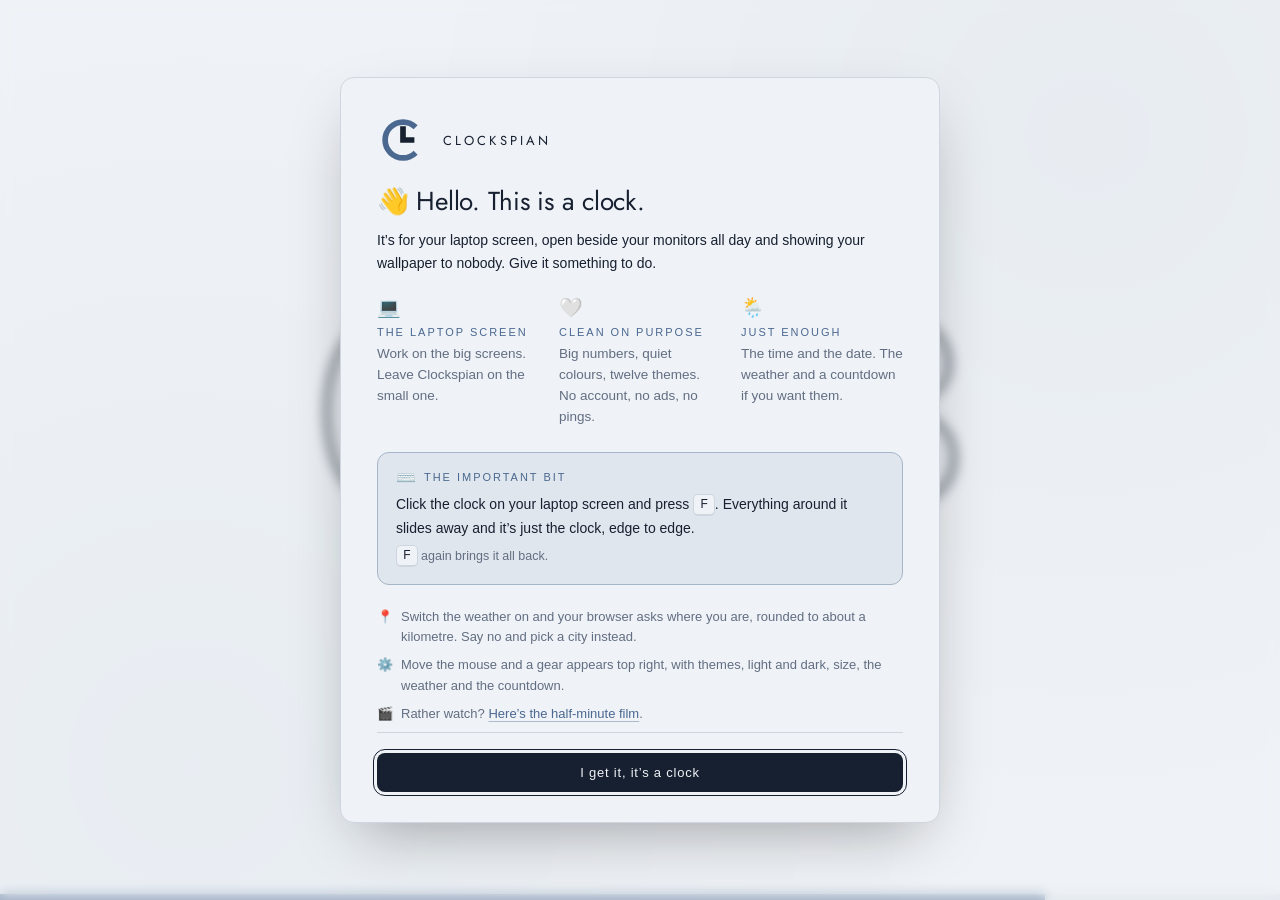
==== commit 9008e805: "Scroll the open calendar, and let the strip carry the week number alone The date line's "Week 46" an" ====
--- a/index.html
+++ b/index.html
@@ -38,8 +38,6 @@
         <span id="weekday">—</span>
         <span class="dot"></span>
         <span id="date">—</span>
-        <span class="dot week-part"></span>
-        <span class="week-part" id="week"></span>
       </div>
 
       <div class="countdown" id="countdown" hidden>
@@ -54,6 +52,7 @@
            room as it goes; js/fit.js knows them all. -->
       <div class="calendar-slot fold">
         <button class="calendar" id="calendar" type="button" aria-expanded="false" aria-label="This week. Show the weeks around it">
+          <span class="fold cal-heads-fold"><span class="fold-inner" id="calHeads"></span></span>
           <span class="fold cal-before"><span class="fold-inner" id="calBefore"></span></span>
           <span class="cal-row cal-current" id="calCurrent"></span>
           <span class="fold cal-after"><span class="fold-inner" id="calAfter"></span></span>
@@ -149,12 +148,6 @@
     </section>
 
     <section class="field">
-      <span class="field-label">Week number
-        <button class="switch" id="weekSwitch" type="button" role="switch" aria-checked="false" aria-label="Week number"><i></i></button>
-      </span>
-    </section>
-
-    <section class="field">
       <span class="field-label">Calendar
         <button class="switch" id="calendarSwitch" type="button" role="switch" aria-checked="false" aria-label="Calendar"><i></i></button>
       </span>
--- a/css/style.css
+++ b/css/style.css
@@ -290,10 +290,6 @@
 body.no-place .divider,
 body.no-place .weather{ display:none; }
 
-/* Week number: a third part of the date line, after another dot */
-.date-row .week-part{ display:none; }
-body.show-week .date-row .week-part{ display:block; }
-
 /* ---- the calendar ---- */
 
 /* A fold: a grid with one row, folded to nothing (0fr) or open to its content (1fr), so
@@ -337,8 +333,10 @@
 }
 .calendar:focus-visible{ outline:1px solid var(--fg-dim); outline-offset:8px; border-radius:6px; }
 .calendar.expanded .cal-after{ grid-template-rows:1fr; }
-.calendar.expanded .cal-before{ grid-template-rows:1fr; }
+.calendar.expanded .cal-before,
+.calendar.expanded .cal-heads-fold{ grid-template-rows:1fr; }
 /* the earlier weeks open upwards: their fold's content sits at its bottom edge */
+.cal-before, .cal-after{ overflow:hidden; } /* rows slide inside them as it scrolls */
 .cal-before > .fold-inner{ display:flex; flex-direction:column; justify-content:flex-end; }
 .fold-inner{ display:flex; flex-direction:column; }
 
@@ -355,13 +353,14 @@
 }
 /* The rows around this week arrive one after another, outwards from it, and leave the
    other way round. */
-.cal-before .cal-row, .cal-after .cal-row{
+.cal-heads-fold .cal-row, .cal-before .cal-row, .cal-after .cal-row{
   opacity:0;
   transform:translateY(calc(var(--dir) * -0.6em));
   transition:opacity 0.2s ease, transform 0.2s ease;
 }
-.cal-before .cal-row{ --dir:-1; }
+.cal-heads-fold .cal-row, .cal-before .cal-row{ --dir:-1; }
 .cal-after .cal-row{ --dir:1; }
+.calendar.expanded .cal-heads-fold .cal-row,
 .calendar.expanded .cal-before .cal-row,
 .calendar.expanded .cal-after .cal-row{
   opacity:1;
@@ -381,7 +380,7 @@
   border-right:1px solid var(--line);
 }
 /* this week's number, in the strip, is the one that matters */
-.cal-current .cal-week{ color:var(--accent); }
+.cal-current.this-week .cal-week{ color:var(--accent); }
 .cal-heads .cal-week{ border-right-color:transparent; }
 .cal-head{
   font-family:var(--font-stack);
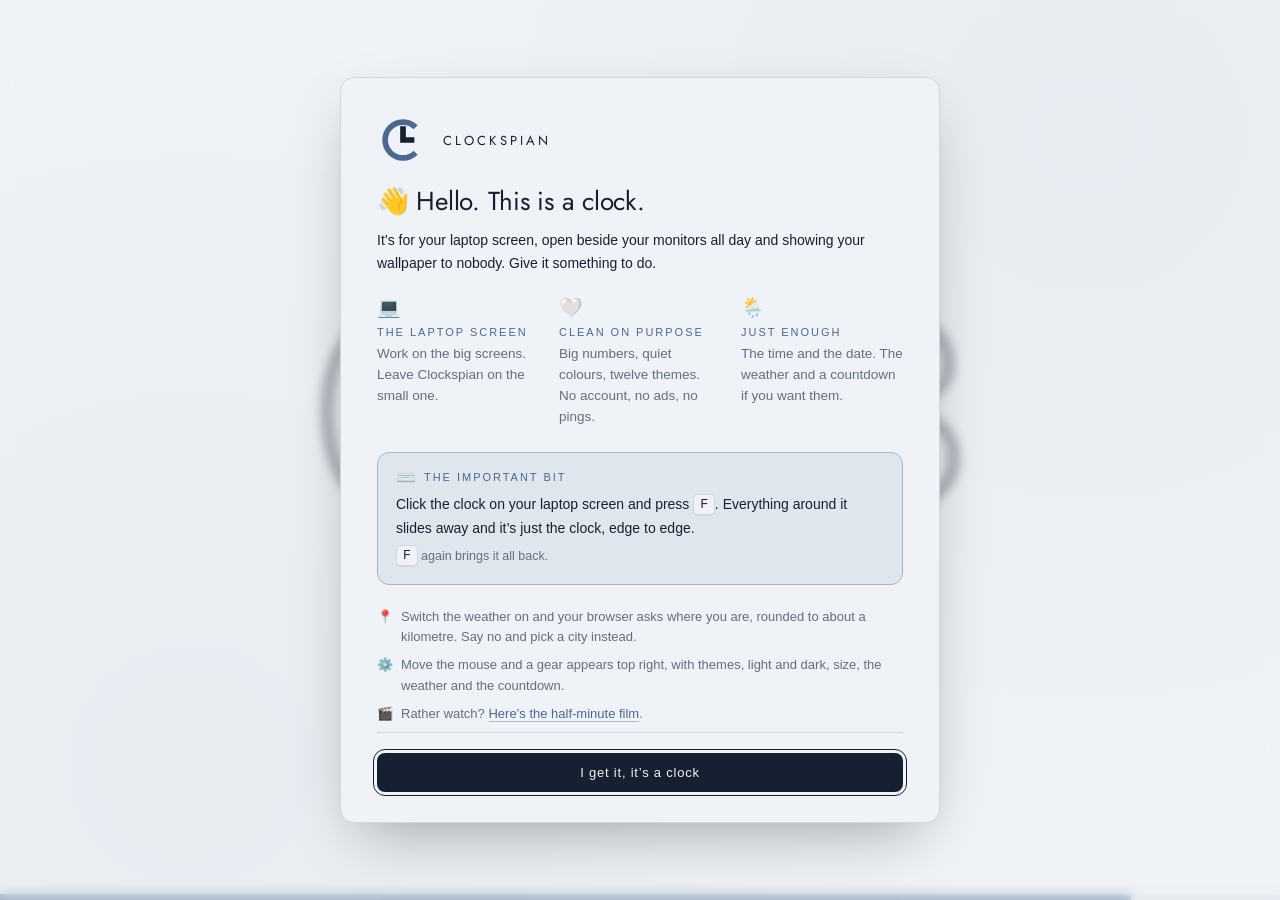
==== commit 0ba120fe: "Scroll the open calendar smoothly, settling on a whole week Scrolling in whole-week steps snapped wi" ====
--- a/index.html
+++ b/index.html
@@ -53,9 +53,12 @@
       <div class="calendar-slot fold">
         <button class="calendar" id="calendar" type="button" aria-expanded="false" aria-label="This week. Show the weeks around it">
           <span class="fold cal-heads-fold"><span class="fold-inner" id="calHeads"></span></span>
-          <span class="fold cal-before"><span class="fold-inner" id="calBefore"></span></span>
-          <span class="cal-row cal-current" id="calCurrent"></span>
-          <span class="fold cal-after"><span class="fold-inner" id="calAfter"></span></span>
+          <!-- the weeks scroll inside this, which clips them at its top and bottom edges -->
+          <span class="cal-weeks">
+            <span class="fold cal-before"><span class="fold-inner" id="calBefore"></span></span>
+            <span class="cal-row cal-current" id="calCurrent"></span>
+            <span class="fold cal-after"><span class="fold-inner" id="calAfter"></span></span>
+          </span>
           <!-- "chevron-down" from Lucide (lucide.dev), ISC licence -->
           <svg class="cal-chevron" viewBox="0 0 24 24" fill="none" stroke="currentColor" stroke-width="2" stroke-linecap="round" stroke-linejoin="round" aria-hidden="true"><path d="m6 9 6 6 6-6"/></svg>
         </button>
--- a/css/style.css
+++ b/css/style.css
@@ -336,7 +336,17 @@
 .calendar.expanded .cal-before,
 .calendar.expanded .cal-heads-fold{ grid-template-rows:1fr; }
 /* the earlier weeks open upwards: their fold's content sits at its bottom edge */
-.cal-before, .cal-after{ overflow:hidden; } /* rows slide inside them as it scrolls */
+/* The weeks: open and at rest, the folds stop clipping and this clips them all as one, at
+   its top and bottom, so the spare week either side can scroll in. */
+.cal-weeks{ display:flex; flex-direction:column; align-items:center; }
+.calendar.settled .cal-weeks{ overflow:clip; }
+.calendar.settled .cal-before > .fold-inner,
+.calendar.settled .cal-after > .fold-inner{ overflow:visible; }
+#calBefore, #calAfter{ position:relative; }
+.cal-buffer{ position:absolute; left:0; visibility:hidden; }
+.cal-buffer-top{ bottom:100%; }
+.cal-buffer-bottom{ top:100%; }
+.calendar.settled .cal-buffer{ visibility:visible; }
 .cal-before > .fold-inner{ display:flex; flex-direction:column; justify-content:flex-end; }
 .fold-inner{ display:flex; flex-direction:column; }
 
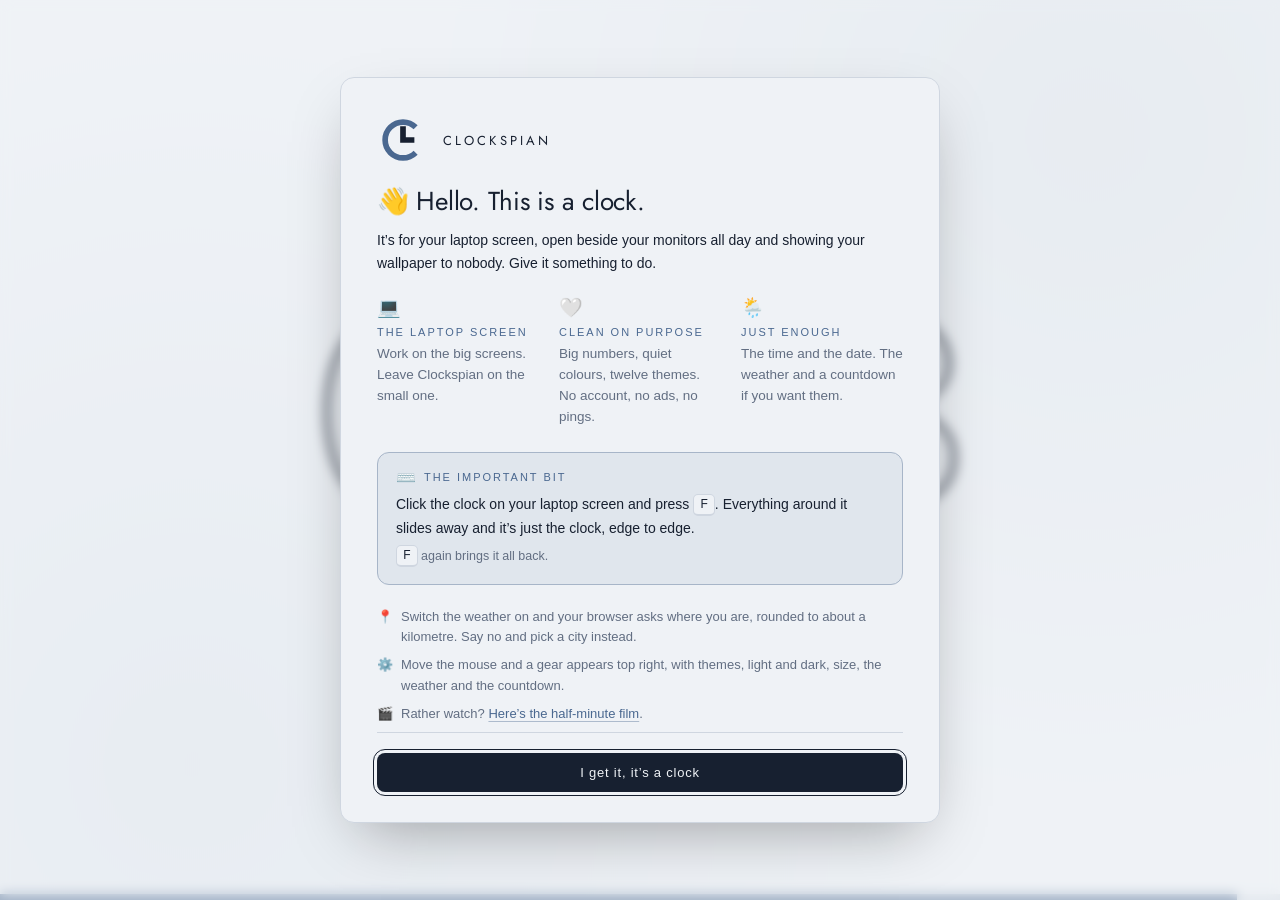
==== commit eab625f8: "Add Zen mode: the mark tells the time, and a tap reshapes it into the figures A switch under Display" ====
--- a/index.html
+++ b/index.html
@@ -86,6 +86,31 @@
 
     <div class="seconds-rail"><div class="seconds-track" id="secondsTrack"></div></div>
 
+    <!-- Zen mode: the clock steps back, and the mark tells the time over drifting pools of
+         the theme's colours. A tap reshapes it into the time. js/zen.js draws the strokes:
+         the dial in four pieces, then the hour and minute hands, then the joint where the
+         hands meet. The band clips the pieces flat to the figures' lines as they settle. -->
+    <div class="zen" id="zen" aria-hidden="true">
+      <div class="zen-field">
+        <div class="zen-pool a"></div>
+        <div class="zen-pool b"></div>
+        <div class="zen-pool c"></div>
+        <div class="zen-pool d"></div>
+      </div>
+      <div class="zen-clock-box">
+        <svg class="zen-clock" id="zenClock" viewBox="0 0 64 64" role="img" aria-label="Clock">
+          <clipPath id="zenBandClip"><rect id="zenBand" x="-100" y="-100" width="264" height="264"/></clipPath>
+          <path class="zen-stroke zen-piece" clip-path="url(#zenBandClip)"/>
+          <path class="zen-stroke zen-piece" clip-path="url(#zenBandClip)"/>
+          <path class="zen-stroke zen-piece" clip-path="url(#zenBandClip)"/>
+          <path class="zen-stroke zen-piece" clip-path="url(#zenBandClip)"/>
+          <path class="zen-stroke zen-hand"/>
+          <path class="zen-stroke zen-hand"/>
+          <path class="zen-joint zen-hand"/>
+        </svg>
+      </div>
+    </div>
+
     <button class="settings-toggle" id="settingsToggle" aria-label="Settings" aria-expanded="false">
       <!-- "settings" from Lucide (lucide.dev), ISC licence -->
       <svg viewBox="0 0 24 24" fill="none" stroke="currentColor" stroke-width="1.5" stroke-linecap="round" stroke-linejoin="round" aria-hidden="true">
@@ -132,6 +157,13 @@
       </span>
     </section>
 
+    <!-- Swaps the clock for the slowly turning mark; a tap shows the time -->
+    <section class="field">
+      <span class="field-label">Zen mode
+        <button class="switch" id="zenSwitch" type="button" role="switch" aria-checked="false" aria-label="Zen mode"><i></i></button>
+      </span>
+    </section>
+
     <section class="field">
       <label class="field-label" for="scaleInput">Scale <span class="field-value" id="scaleValue">100%</span></label>
       <input type="range" id="scaleInput" min="0.5" max="1.5" step="any" value="1">
--- a/css/style.css
+++ b/css/style.css
@@ -1208,6 +1208,83 @@
   background:linear-gradient(90deg, #e8264f, #ff7a1a);
 }
 
+/* ---- zen mode ---- */
+
+/* The clock, its date, calendar, weather and bar all step back, and js/zen.js's layer
+   comes up in their place. Faded rather than removed, so the column keeps its layout and
+   js/fit.js its measurements, and switching back is a crossfade too. */
+.center,
+.seconds-rail{ transition:opacity 0.8s ease, visibility 0s linear 0s, background-color 0.4s ease; }
+body.zen-mode .center,
+body.zen-mode .seconds-rail{ opacity:0; visibility:hidden; transition:opacity 0.8s ease, visibility 0s linear 0.8s, background-color 0.4s ease; }
+
+.zen{
+  position:absolute;
+  inset:0;
+  z-index:3;
+  overflow:hidden;
+  opacity:0;
+  visibility:hidden;
+  transition:opacity 0.8s ease, visibility 0s linear 0.8s;
+  -webkit-tap-highlight-color:transparent;
+}
+body.zen-mode .zen{ opacity:1; visibility:visible; transition:opacity 0.8s ease, visibility 0s linear 0s; }
+
+/* Big soft pools of the theme's own colours, drifting so slowly that you only notice
+   they've moved when you look away and back. Still while Zen is off. */
+.zen-field{ position:absolute; inset:0; }
+.zen-pool{
+  position:absolute;
+  width:95vmax; height:95vmax;
+  border-radius:50%;
+  animation:zen-drift linear infinite alternate;
+  will-change:transform;
+}
+body:not(.zen-mode) .zen-pool{ animation-play-state:paused; }
+.zen-pool.a{ left:-35vmax; top:-40vmax; --dx:38vmax; --dy:22vmax; animation-duration:170s;
+  background:radial-gradient(circle, color-mix(in srgb, var(--accent-2) 55%, transparent) 0%, transparent 62%); }
+.zen-pool.b{ right:-40vmax; bottom:-45vmax; --dx:-30vmax; --dy:-26vmax; animation-duration:230s;
+  background:radial-gradient(circle, color-mix(in srgb, var(--accent) 30%, transparent) 0%, transparent 60%); }
+.zen-pool.c{ left:10vmax; bottom:-55vmax; --dx:24vmax; --dy:-34vmax; animation-duration:290s;
+  background:radial-gradient(circle, color-mix(in srgb, var(--accent-2) 40%, transparent) 0%, transparent 58%); }
+.zen-pool.d{ right:-20vmax; top:-50vmax; --dx:-36vmax; --dy:30vmax; animation-duration:350s;
+  background:radial-gradient(circle, color-mix(in srgb, var(--fg) 9%, transparent) 0%, transparent 55%); }
+@keyframes zen-drift{
+  from{ transform:translate(0, 0) scale(1); }
+  to{ transform:translate(var(--dx), var(--dy)) scale(1.18); }
+}
+
+/* The mark, sized with the Scale slider. As the time it runs wider than the dial, out
+   past the box on either side. */
+.zen-clock-box{
+  position:absolute;
+  left:50%; top:50%;
+  width:calc(min(40vmin, 380px) * var(--ui-scale));
+  aspect-ratio:1;
+  transform:translate(-50%, -50%);
+  cursor:pointer;
+}
+.zen-clock{
+  display:block;
+  width:100%; height:100%;
+  overflow:visible;
+  animation:zen-breathe 11s ease-in-out infinite alternate;
+  --turn:0;
+}
+body:not(.zen-mode) .zen-clock{ animation-play-state:paused; }
+@keyframes zen-breathe{ to{ transform:scale(1.025); } }
+/* Square ends and corners, as in the mark. Corners sharper than about 60° (the top of the
+   4, the foot of the 2) are cut flat rather than left to spike out. */
+.zen-clock path{ fill:none; stroke-linecap:butt; stroke-linejoin:miter; stroke-miterlimit:2; }
+/* As the mark: the dial in the accent, the hands in ink. As the time it turns over, the
+   way the clock colours its figures and colon. --turn follows the movement itself. */
+.zen-piece{ stroke:color-mix(in srgb, var(--fg) calc(var(--turn) * 100%), var(--accent)); }
+.zen-hand{ stroke:color-mix(in srgb, var(--accent) calc(var(--turn) * 100%), var(--fg)); }
+
+@media (prefers-reduced-motion: reduce){
+  .zen-pool, .zen-clock{ animation:none; }
+}
+
 /* What js/insane.js puts over the page: a canvas of space and debris that shakes, the
    countdown line flying in the middle of it, and a white sheet for the flashes. */
 .insane{ position:fixed; inset:0; z-index:50; }
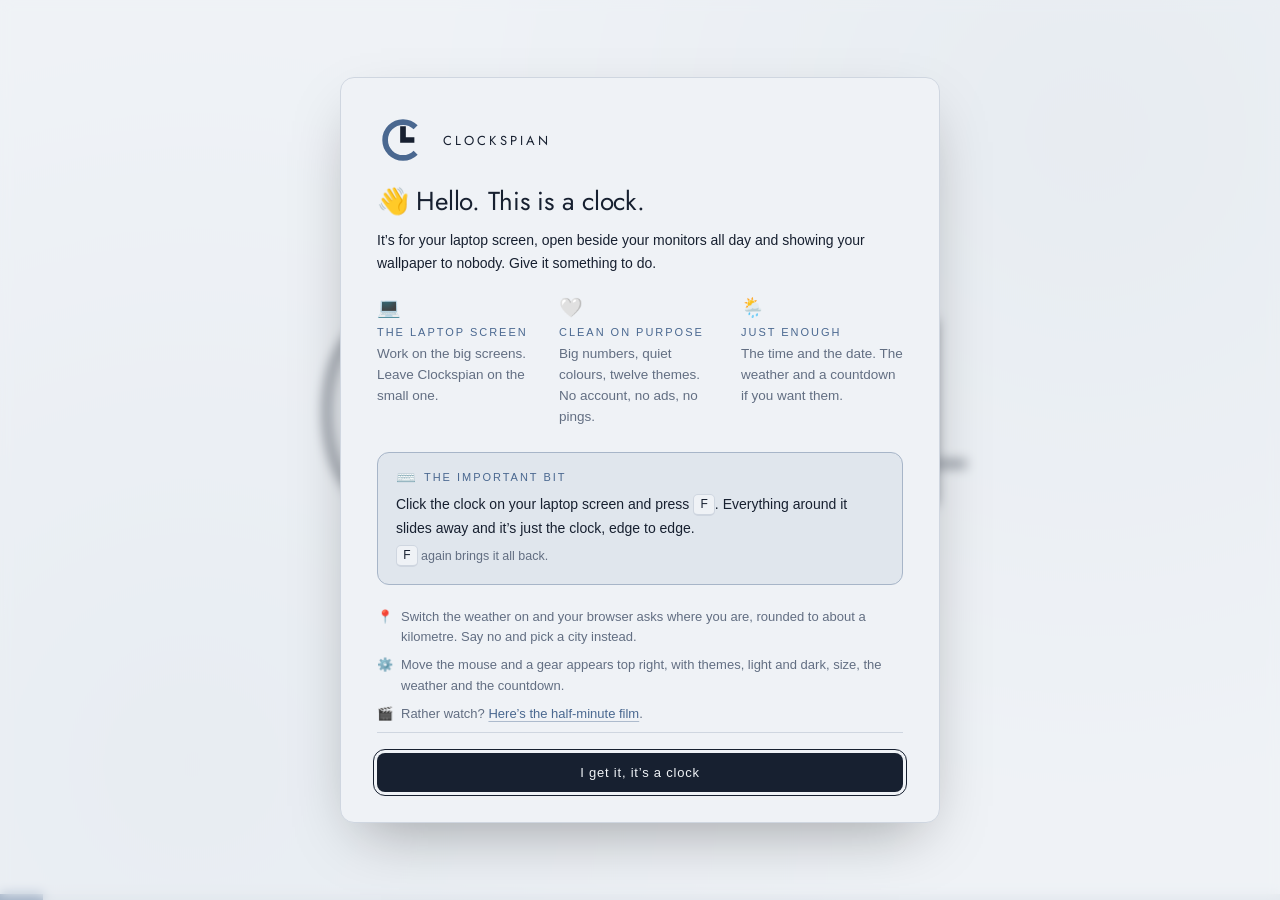
==== commit 5c60e571: "Make the clock's mode a Zen / Normal / Insane switch at the top of the menu Zen and Insane become mo" ====
--- a/index.html
+++ b/index.html
@@ -31,6 +31,8 @@
   </div>
 
   <div class="stage">
+    <!-- Insane mode's sky: js/warp.js flies through it behind the clock -->
+    <canvas class="warp" id="warp" aria-hidden="true"></canvas>
     <div class="center">
       <div class="time" id="time">--<span class="colon">:</span>--</div>
 
@@ -130,6 +132,31 @@
   </button>
 
   <aside class="panel" id="panel" aria-label="Settings" hidden>
+    <!-- The clock's mood: Zen (the mark tells the time), Normal, or Insane (always a bit
+         warp, and the full show when a countdown lands). The knob sits behind the pick. -->
+    <div class="mood-switch" id="moodSwitch" role="radiogroup" aria-label="Mode">
+      <i class="mood-knob"></i>
+      <!-- "leaf", "clock" and "zap" from Lucide (lucide.dev), ISC licence -->
+      <button type="button" role="radio" data-mood="zen">
+        <svg viewBox="0 0 24 24" fill="none" stroke="currentColor" stroke-width="2" stroke-linecap="round" stroke-linejoin="round" aria-hidden="true">
+          <path d="M11 20A7 7 0 0 1 9.8 6.1C15.5 5 17 4.48 19 2c1 2 2 4.18 2 8 0 5.5-4.78 10-10 10Z"/><path d="M2 21c0-3 1.85-5.36 5.08-6C9.5 14.52 12 13 13 12"/>
+        </svg>
+        <span>Zen</span>
+      </button>
+      <button type="button" role="radio" data-mood="normal">
+        <svg viewBox="0 0 24 24" fill="none" stroke="currentColor" stroke-width="2" stroke-linecap="round" stroke-linejoin="round" aria-hidden="true">
+          <circle cx="12" cy="12" r="10"/><path d="M12 6v6l4 2"/>
+        </svg>
+        <span>Normal</span>
+      </button>
+      <button type="button" role="radio" data-mood="insane">
+        <svg viewBox="0 0 24 24" fill="none" stroke="currentColor" stroke-width="2" stroke-linecap="round" stroke-linejoin="round" aria-hidden="true">
+          <path d="M4 14a1 1 0 0 1-.78-1.63l9.9-10.2a.5.5 0 0 1 .86.46l-1.92 6.02A1 1 0 0 0 13 10h7a1 1 0 0 1 .78 1.63l-9.9 10.2a.5.5 0 0 1-.86-.46l1.92-6.02A1 1 0 0 0 11 14z"/>
+        </svg>
+        <span>Insane</span>
+      </button>
+    </div>
+
     <h2 class="panel-title">Display</h2>
 
     <section class="field">
@@ -157,13 +184,6 @@
       </span>
     </section>
 
-    <!-- Swaps the clock for the slowly turning mark; a tap shows the time -->
-    <section class="field">
-      <span class="field-label">Zen mode
-        <button class="switch" id="zenSwitch" type="button" role="switch" aria-checked="false" aria-label="Zen mode"><i></i></button>
-      </span>
-    </section>
-
     <section class="field">
       <label class="field-label" for="scaleInput">Scale <span class="field-value" id="scaleValue">100%</span></label>
       <input type="range" id="scaleInput" min="0.5" max="1.5" step="any" value="1">
@@ -231,10 +251,6 @@
         <input class="text-input" id="countdownTime" type="time" aria-label="Time (optional)">
       </div>
       <p class="field-note" id="countdownNote" aria-live="polite" hidden></p>
-      <span class="field-label">
-        <span>Insane mode <span class="insane-armed" id="insaneNote" hidden>⚠️ Armed</span></span>
-        <button class="switch insane-switch" id="insaneSwitch" type="button" role="switch" aria-checked="false" aria-label="Insane mode"><i></i></button>
-      </span>
     </section>
 
     <!-- js/app.js shows this where the browser can install Clockspian as an app of its own -->
@@ -340,12 +356,12 @@
     </div>
   </dialog>
 
-  <!-- Asked before Insane mode is switched on; js/settings.js reads which button closed it -->
+  <!-- Asked before Insane is picked; js/settings.js reads which button closed it -->
   <dialog class="about warning" id="insaneWarning" aria-labelledby="insaneWarningTitle">
     <form method="dialog" class="warning-form">
       <div class="about-body">
         <h2 class="about-title" id="insaneWarningTitle"><span aria-hidden="true">⚠️</span> Are you sure?</h2>
-        <p class="about-lead">With Insane mode on, this clock stops being polite the moment your countdown hits zero.</p>
+        <p class="about-lead">In Insane mode this clock stops being polite. It rattles, it warps, and when a countdown hits zero it goes all the way.</p>
         <p class="about-small">Clockspian accepts no responsibility for spilled coffee.</p>
       </div>
       <div class="about-footer warning-actions">
--- a/css/style.css
+++ b/css/style.css
@@ -1178,16 +1178,27 @@
 
 /* ---- insane mode ---- */
 
-/* Its switch runs hot once it's on. */
-.insane-switch[aria-checked=true]{ background:linear-gradient(90deg, #e8264f, #ff8a1f); }
-/* and its label says so */
-.insane-armed{
-  margin-left:8px;
-  font-size:11px;
-  letter-spacing:0.16em;
-  text-transform:uppercase;
-  white-space:nowrap;
-  color:#e8264f;
+/* The everyday part (js/warp.js): a sky flown through behind the clock, the seconds on,
+   and the figures run edge to edge with a red and cyan fringe that flares each second. */
+.warp{
+  position:absolute;
+  inset:0;
+  z-index:0;
+  width:100%; height:100%;
+  pointer-events:none;
+  opacity:0;
+  transition:opacity 0.8s ease;
+}
+body.insane-mode .warp{ opacity:1; }
+.time .secs{ display:none; }
+body.insane-mode .time .secs{ display:inline; }
+/* the seconds' colon holds still; the minutes' one does the blinking */
+.time .secs .colon{ animation:none; }
+body.insane-mode .time{
+  font-size:calc(clamp(72px, 14vw, 30vh) * var(--size) * var(--time-scale));
+  text-shadow:
+    var(--fringe, 1.5px) 0 0 rgba(255, 40, 90, 0.55),
+    calc(var(--fringe, 1.5px) * -1) 0 0 rgba(0, 220, 255, 0.55);
 }
 
 /* The warning before it: the release-notes dialog, narrower, with two ways out. */
@@ -1208,6 +1219,66 @@
   background:linear-gradient(90deg, #e8264f, #ff7a1a);
 }
 
+/* ---- the mood: zen, normal, insane ---- */
+
+/* At the top of the panel, wider and taller than light/dark: three icons with their
+   names, and the knob behind the picked one. Insane's runs hot. */
+.mood-switch{
+  position:relative;
+  flex-shrink:0;
+  display:grid;
+  grid-template-columns:repeat(3, 1fr);
+  padding:4px;
+  background:var(--line);
+  border-radius:16px;
+}
+.mood-knob{
+  position:absolute;
+  top:4px; bottom:4px; left:4px;
+  width:calc((100% - 8px) / 3);
+  border-radius:12px;
+  background:var(--bg);
+  box-shadow:0 1px 3px rgba(0,0,0,0.2);
+  transition:transform 0.25s cubic-bezier(0.3, 1.3, 0.5, 1), background 0.25s ease;
+}
+.mood-switch[data-mood=normal] .mood-knob{ transform:translateX(100%); }
+.mood-switch[data-mood=insane] .mood-knob{
+  transform:translateX(200%);
+  background:linear-gradient(90deg, #e8264f, #ff8a1f);
+}
+.mood-switch button{
+  position:relative;
+  display:flex;
+  flex-direction:column;
+  align-items:center;
+  justify-content:center;
+  gap:4px;
+  height:56px;
+  padding:0;
+  font-family:inherit;
+  font-size:12px;
+  letter-spacing:0.04em;
+  color:var(--fg-dim);
+  background:none;
+  border:none;
+  border-radius:12px;
+  cursor:pointer;
+  transition:color 0.2s ease;
+}
+.mood-switch button:hover,
+.mood-switch button[aria-checked=true]{ color:var(--fg); }
+.mood-switch button[data-mood=insane][aria-checked=true]{ color:#fff; }
+.mood-switch svg{ width:20px; height:20px; }
+.mood-switch button:focus-visible{ outline:1px solid var(--fg-dim); outline-offset:-1px; }
+/* a little jolt as the knob lands on Insane */
+.mood-switch[data-mood=insane] button[data-mood=insane][aria-checked=true] svg{ animation:mood-zap 0.45s ease-out; }
+@keyframes mood-zap{
+  0%{ transform:scale(1); }
+  30%{ transform:scale(1.35) rotate(-12deg); }
+  55%{ transform:scale(0.9) rotate(8deg); }
+  100%{ transform:none; }
+}
+
 /* ---- zen mode ---- */
 
 /* The clock, its date, calendar, weather and bar all step back, and js/zen.js's layer
@@ -1281,8 +1352,33 @@
 .zen-piece{ stroke:color-mix(in srgb, var(--fg) calc(var(--turn) * 100%), var(--accent)); }
 .zen-hand{ stroke:color-mix(in srgb, var(--accent) calc(var(--turn) * 100%), var(--fg)); }
 
+/* A countdown landing in Zen: the mark blooms and turns once, and a ring of the accent
+   spreads from it and fades. */
+.zen-clock-box::after{
+  content:'';
+  position:absolute;
+  inset:0;
+  border-radius:50%;
+  border:2px solid var(--accent);
+  opacity:0;
+  pointer-events:none;
+}
+.zen-clock-box.zen-arrive{ animation:zen-arrive 2.6s cubic-bezier(0.45, 0, 0.2, 1); }
+.zen-clock-box.zen-arrive::after{ animation:zen-ring 2.6s cubic-bezier(0.2, 0.7, 0.2, 1); }
+@keyframes zen-arrive{
+  0%{ transform:translate(-50%, -50%); }
+  40%{ transform:translate(-50%, -50%) scale(1.14) rotate(200deg); }
+  100%{ transform:translate(-50%, -50%) rotate(360deg); }
+}
+@keyframes zen-ring{
+  0%{ transform:scale(0.9); opacity:0; }
+  15%{ opacity:0.7; }
+  100%{ transform:scale(2.6); opacity:0; }
+}
+
 @media (prefers-reduced-motion: reduce){
   .zen-pool, .zen-clock{ animation:none; }
+  .zen-clock-box.zen-arrive{ animation:none; }
 }
 
 /* What js/insane.js puts over the page: a canvas of space and debris that shakes, the
@@ -1310,6 +1406,7 @@
   .panel{ transition:none; }
   .seconds-track{ transition:none; }
   html,body,.stage{ transition:none; }
-  .switch,.switch i,.mode-knob,.mode-switch button,.choice,.theme-dot{ transition:none; }
+  .switch,.switch i,.mode-knob,.mode-switch button,.mood-knob,.mood-switch button,.choice,.theme-dot{ transition:none; }
+  .mood-switch svg{ animation:none !important; }
   .about[open],.about[open]::backdrop,.news.shown{ animation:none; }
 }
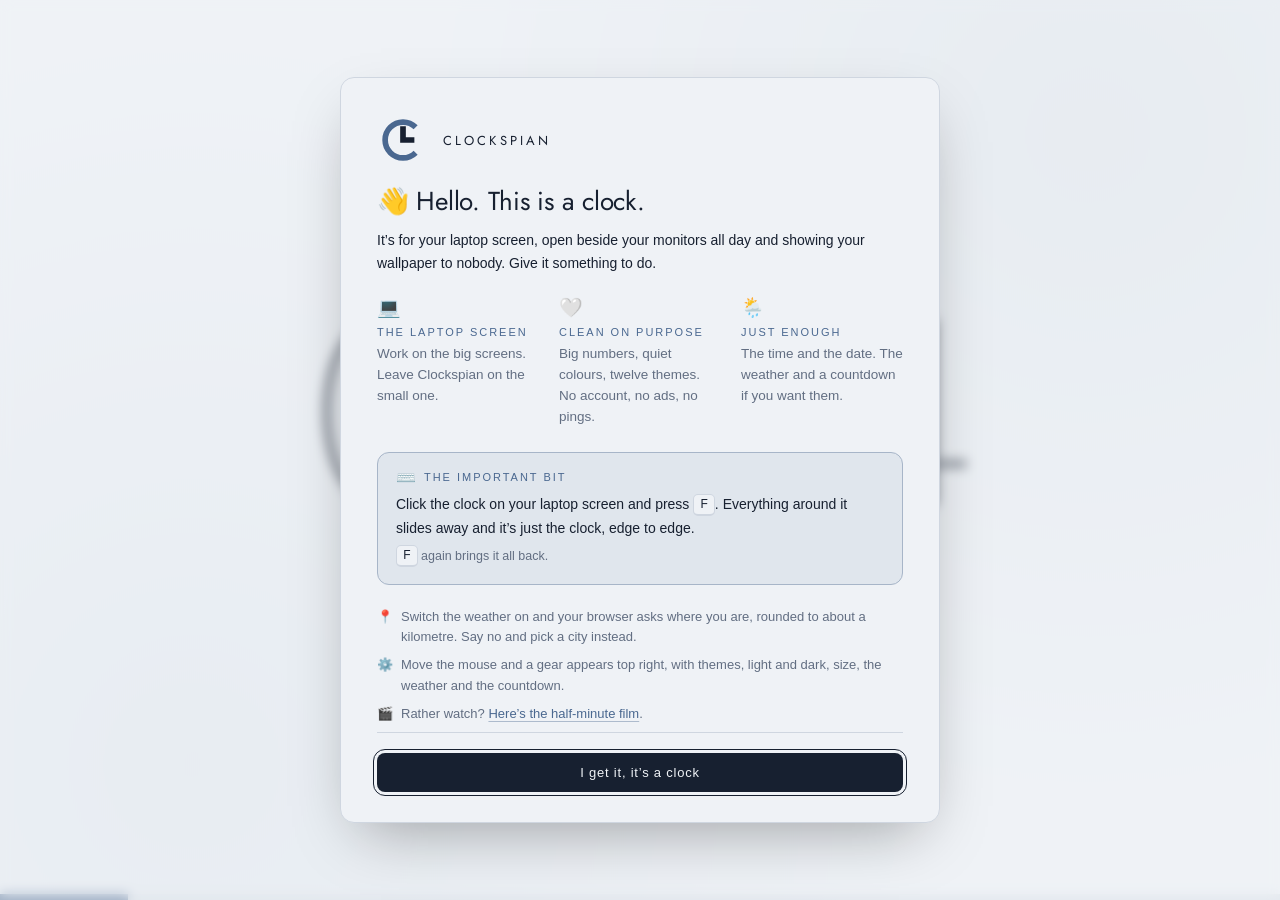
==== commit 9d01efd5: "Slow the mood splash down, and drop the warning before Insane The splash between moods now runs abou" ====
--- a/index.html
+++ b/index.html
@@ -356,21 +356,6 @@
     </div>
   </dialog>
 
-  <!-- Asked before Insane is picked; js/settings.js reads which button closed it -->
-  <dialog class="about warning" id="insaneWarning" aria-labelledby="insaneWarningTitle">
-    <form method="dialog" class="warning-form">
-      <div class="about-body">
-        <h2 class="about-title" id="insaneWarningTitle"><span aria-hidden="true">⚠️</span> Are you sure?</h2>
-        <p class="about-lead">In Insane mode this clock stops being polite. It rattles, it warps, and when a countdown hits zero it goes all the way.</p>
-        <p class="about-small">Clockspian accepts no responsibility for spilled coffee.</p>
-      </div>
-      <div class="about-footer warning-actions">
-        <button class="about-close secondary" value="cancel" autofocus>Keep it polite</button>
-        <button class="about-close danger" id="insaneConfirm" value="go">I’m sure. Go insane</button>
-      </div>
-    </form>
-  </dialog>
-
   <script type="module" src="js/main.js"></script>
 </body>
 </html>
--- a/css/style.css
+++ b/css/style.css
@@ -1201,23 +1201,13 @@
     calc(var(--fringe, 1.5px) * -1) 0 0 rgba(0, 220, 255, 0.55);
 }
 
-/* The warning before it: the release-notes dialog, narrower, with two ways out. */
-.about.warning{ width:min(440px, calc(100vw - 32px)); }
-.warning-form{ display:flex; flex-direction:column; flex:1 1 auto; min-height:0; }
-.warning p + p{ margin-top:10px; }
-.warning .about-small{ font-size:12.5px; font-style:italic; }
-.warning-actions{ display:flex; flex-wrap:wrap; gap:0 10px; }
-.warning-actions::before{ flex-basis:100%; }
-.warning-actions .about-close{ flex:1 1 0; }
-.about-close.secondary{
-  color:var(--fg);
-  background:none;
-  box-shadow:inset 0 0 0 1px var(--line);
-}
-.about-close.danger{
-  color:#fff;
-  background:linear-gradient(90deg, #e8264f, #ff7a1a);
-}
+/* The progress bar as a lit fuse: it runs from the theme's accent into fire towards its
+   head, and glows. The head itself, and its sparks, are drawn on the sky by js/warp.js. */
+body.insane-mode .seconds-track{
+  background:linear-gradient(90deg, var(--accent) 0%, var(--accent) calc(100% - 140px), #e8264f calc(100% - 60px), #ff8a1f calc(100% - 16px), #ffe08a);
+  box-shadow:0 0 10px rgba(255, 122, 26, 0.55), 0 0 22px rgba(232, 38, 79, 0.35);
+}
+body.insane-mode .seconds-rail{ background:color-mix(in srgb, var(--line) 35%, transparent); }
 
 /* ---- the mood: zen, normal, insane ---- */
 
@@ -1279,6 +1269,67 @@
   100%{ transform:none; }
 }
 
+/* Between moods, a short splash: the mark draws itself with the name under it and the
+   mood it's going to, the clock changes behind it, and it lifts. It sits under the panel,
+   so the switch you just pressed stays in view. js/splash.js plays it. */
+.shift{
+  position:fixed;
+  inset:0;
+  z-index:4;
+  display:flex;
+  flex-direction:column;
+  align-items:center;
+  justify-content:center;
+  gap:clamp(18px, 2.4vh, 30px);
+  background:
+    radial-gradient(circle at 15% 85%, color-mix(in srgb, var(--accent-2) 16%, transparent), transparent 55%),
+    radial-gradient(circle at 85% 15%, color-mix(in srgb, var(--accent) 10%, transparent), transparent 50%),
+    var(--bg);
+  pointer-events:none;
+  animation:shift-in 0.35s ease both, shift-out 0.55s ease 1.35s forwards;
+}
+.shift .splash-mark{ width:clamp(64px, 8vh, 110px); height:clamp(64px, 8vh, 110px); animation:splash-settle 1s cubic-bezier(0.33, 1, 0.68, 1) both; }
+.shift .splash-mark path{ stroke-dasharray:1; stroke-dashoffset:1; }
+.shift .brand-dial{ animation:splash-draw 0.6s cubic-bezier(0.65, 0, 0.35, 1) 0.1s forwards; }
+.shift .brand-hands{ animation:splash-draw 0.36s cubic-bezier(0.65, 0, 0.35, 1) 0.55s forwards; }
+.shift .brand-name{ font-size:clamp(13px, 1.7vh, 22px); opacity:0; animation:splash-rise 0.45s cubic-bezier(0.33, 1, 0.68, 1) 0.5s forwards; }
+.shift-mood{
+  margin-top:calc(clamp(18px, 2.4vh, 30px) * -0.55);
+  font-family:'Jost Label','Jost','Helvetica Neue',Arial,sans-serif;
+  font-size:clamp(10px, 1.2vh, 14px);
+  letter-spacing:0.32em;
+  margin-right:-0.32em;
+  text-transform:uppercase;
+  color:var(--accent);
+  opacity:0;
+  animation:splash-rise 0.45s cubic-bezier(0.33, 1, 0.68, 1) 0.65s forwards;
+}
+/* Into Zen it lingers and lifts slowly. */
+.shift.to-zen{ animation:shift-in 0.45s ease both, shift-out 0.9s ease 1.4s forwards; }
+/* Into Insane the mark rattles, its fringe splits red and cyan, and it lifts on a flash. */
+.shift.to-insane .shift-mood{ color:#ff5a3c; }
+.shift.to-insane .splash-mark{
+  animation:splash-settle 1s cubic-bezier(0.33, 1, 0.68, 1) both, shift-rattle 0.08s linear 0.85s 6;
+  filter:drop-shadow(2px 0 0 rgba(255, 40, 90, 0.8)) drop-shadow(-2px 0 0 rgba(0, 220, 255, 0.8));
+}
+.shift.to-insane::after{
+  content:'';
+  position:absolute;
+  inset:0;
+  background:#fff;
+  opacity:0;
+  animation:shift-flash 0.55s ease-out 1.3s forwards;
+}
+.shift.to-insane{ animation:shift-in 0.3s ease both, shift-out 0.4s ease 1.4s forwards; }
+@keyframes shift-in{ from{ opacity:0; } }
+@keyframes shift-out{ to{ opacity:0; visibility:hidden; } }
+@keyframes shift-rattle{
+  25%{ transform:translate(-3px, 1px) rotate(-2deg); }
+  50%{ transform:translate(3px, -1px) rotate(2deg); }
+  75%{ transform:translate(-2px, -1px); }
+}
+@keyframes shift-flash{ 0%{ opacity:0; } 25%{ opacity:0.85; } 100%{ opacity:0; } }
+
 /* ---- zen mode ---- */
 
 /* The clock, its date, calendar, weather and bar all step back, and js/zen.js's layer
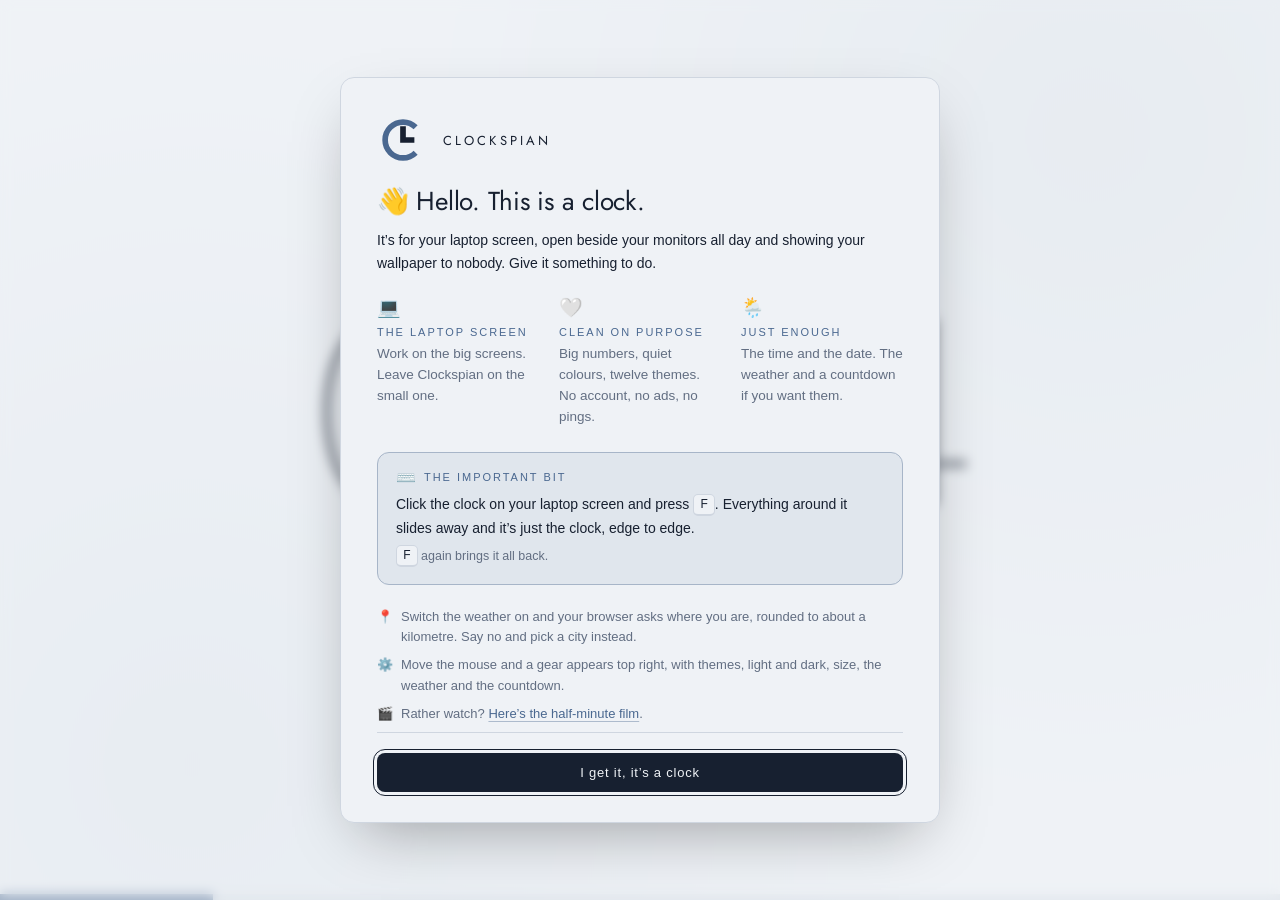
==== commit c737b9e7: "Move to clockspian.lorenlabs.se, with a "We've moved" pill on the old address The old address keeps " ====
--- a/index.html
+++ b/index.html
@@ -131,6 +131,16 @@
     What’s new
   </button>
 
+  <!-- only on the old address, clockspian.vercel.app (js/moved.js) -->
+  <button class="news" id="moved" type="button">
+    <!-- "map-pin" from Lucide (lucide.dev), ISC licence -->
+    <svg viewBox="0 0 24 24" fill="none" stroke="currentColor" stroke-width="1.5" stroke-linecap="round" stroke-linejoin="round" aria-hidden="true">
+      <path d="M20 10c0 4.993-5.539 10.193-7.399 11.799a1 1 0 0 1-1.202 0C9.539 20.193 4 14.993 4 10a8 8 0 0 1 16 0"/>
+      <circle cx="12" cy="10" r="3"/>
+    </svg>
+    We’ve moved
+  </button>
+
   <aside class="panel" id="panel" aria-label="Settings" hidden>
     <!-- The clock's mood: Zen (the mark tells the time), Normal, or Insane (always a bit
          warp, and the full show when a countdown lands). The knob sits behind the pick. -->
@@ -356,6 +366,26 @@
     </div>
   </dialog>
 
+  <dialog class="about" id="movedDialog" aria-labelledby="movedTitle">
+    <div class="about-body">
+      <div class="dialog-brand small" aria-hidden="true">
+        <svg viewBox="0 0 64 64" fill="none" stroke-width="7">
+          <path class="brand-dial" d="M47.56 16.44A22 22 0 1 0 47.56 47.56"/>
+          <path class="brand-hands" d="M32 15V32H46"/>
+        </svg>
+        <span class="brand-name">Clockspian</span>
+      </div>
+      <h2 class="about-title" id="movedTitle"><span aria-hidden="true">📦</span> Clockspian has moved</h2>
+      <p class="about-lead">Same clock, new address: <strong>clockspian.lorenlabs.se</strong></p>
+      <p id="movedBookmark">Update your bookmark, or your home page if Clockspian is on it. This old address will stop working one day.</p>
+      <p id="movedApp">This app still opens the old address, and it can’t follow on its own. Open the new one, install the app again from settings there, then remove this one.</p>
+      <p>Your theme and settings stay here, so take a moment to pick them again over there.</p>
+    </div>
+    <div class="about-footer">
+      <a class="about-close" href="https://clockspian.lorenlabs.se/" target="_blank" rel="noopener">Take me there</a>
+    </div>
+  </dialog>
+
   <script type="module" src="js/main.js"></script>
 </body>
 </html>
--- a/css/style.css
+++ b/css/style.css
@@ -901,6 +901,11 @@
 /* the open panel sits right below; the pill steps out of its way */
 body.panel-open .news{ opacity:0; pointer-events:none; }
 @keyframes news-in{ from{ opacity:0; transform:translateY(-4px); } }
+/* On the old address "We've moved" takes the pill's place (js/moved.js); release news
+   can wait for the new one. */
+body.moved #news{ display:none; }
+/* the moved dialog's way out is a link, dressed as the other dialogs' button */
+a.about-close{ display:block; text-align:center; text-decoration:none; box-sizing:border-box; }
 
 /* one block per release in the dialog, newest first, under a version-and-date line */
 .release-version{
